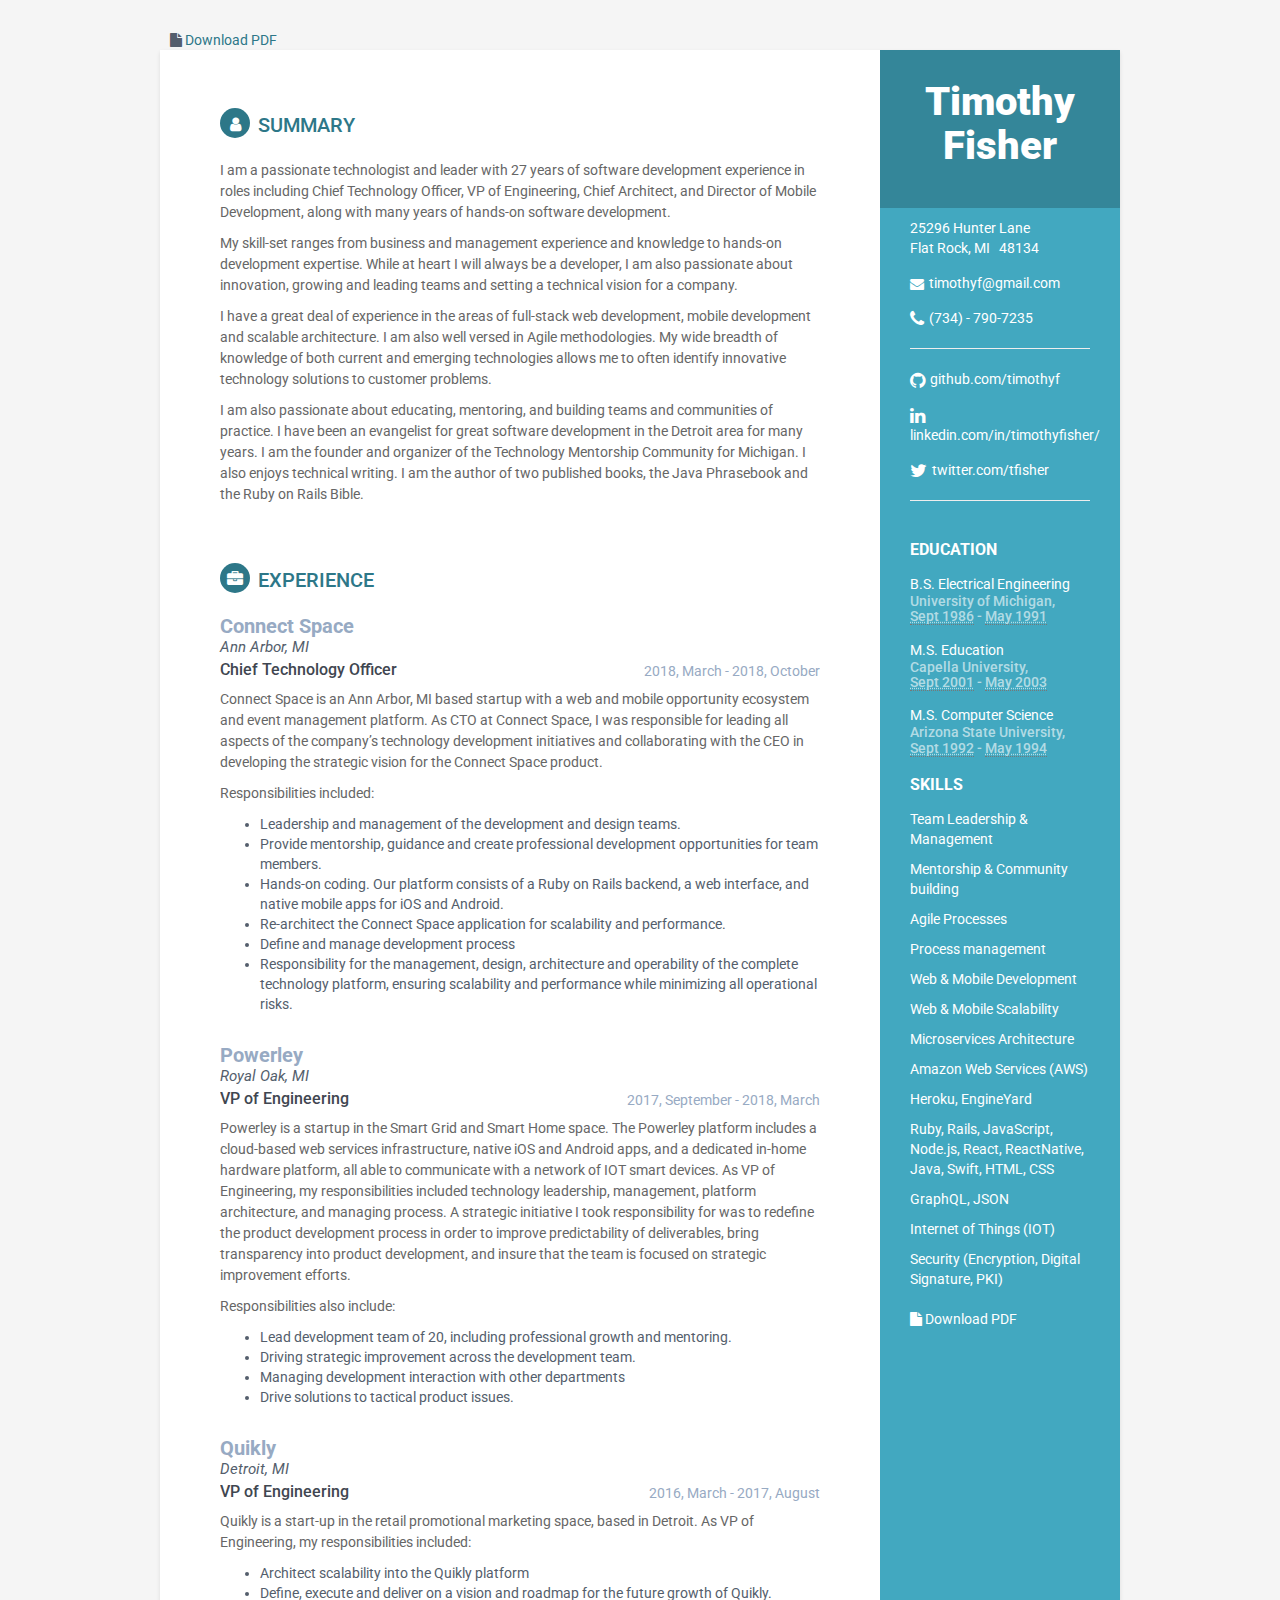
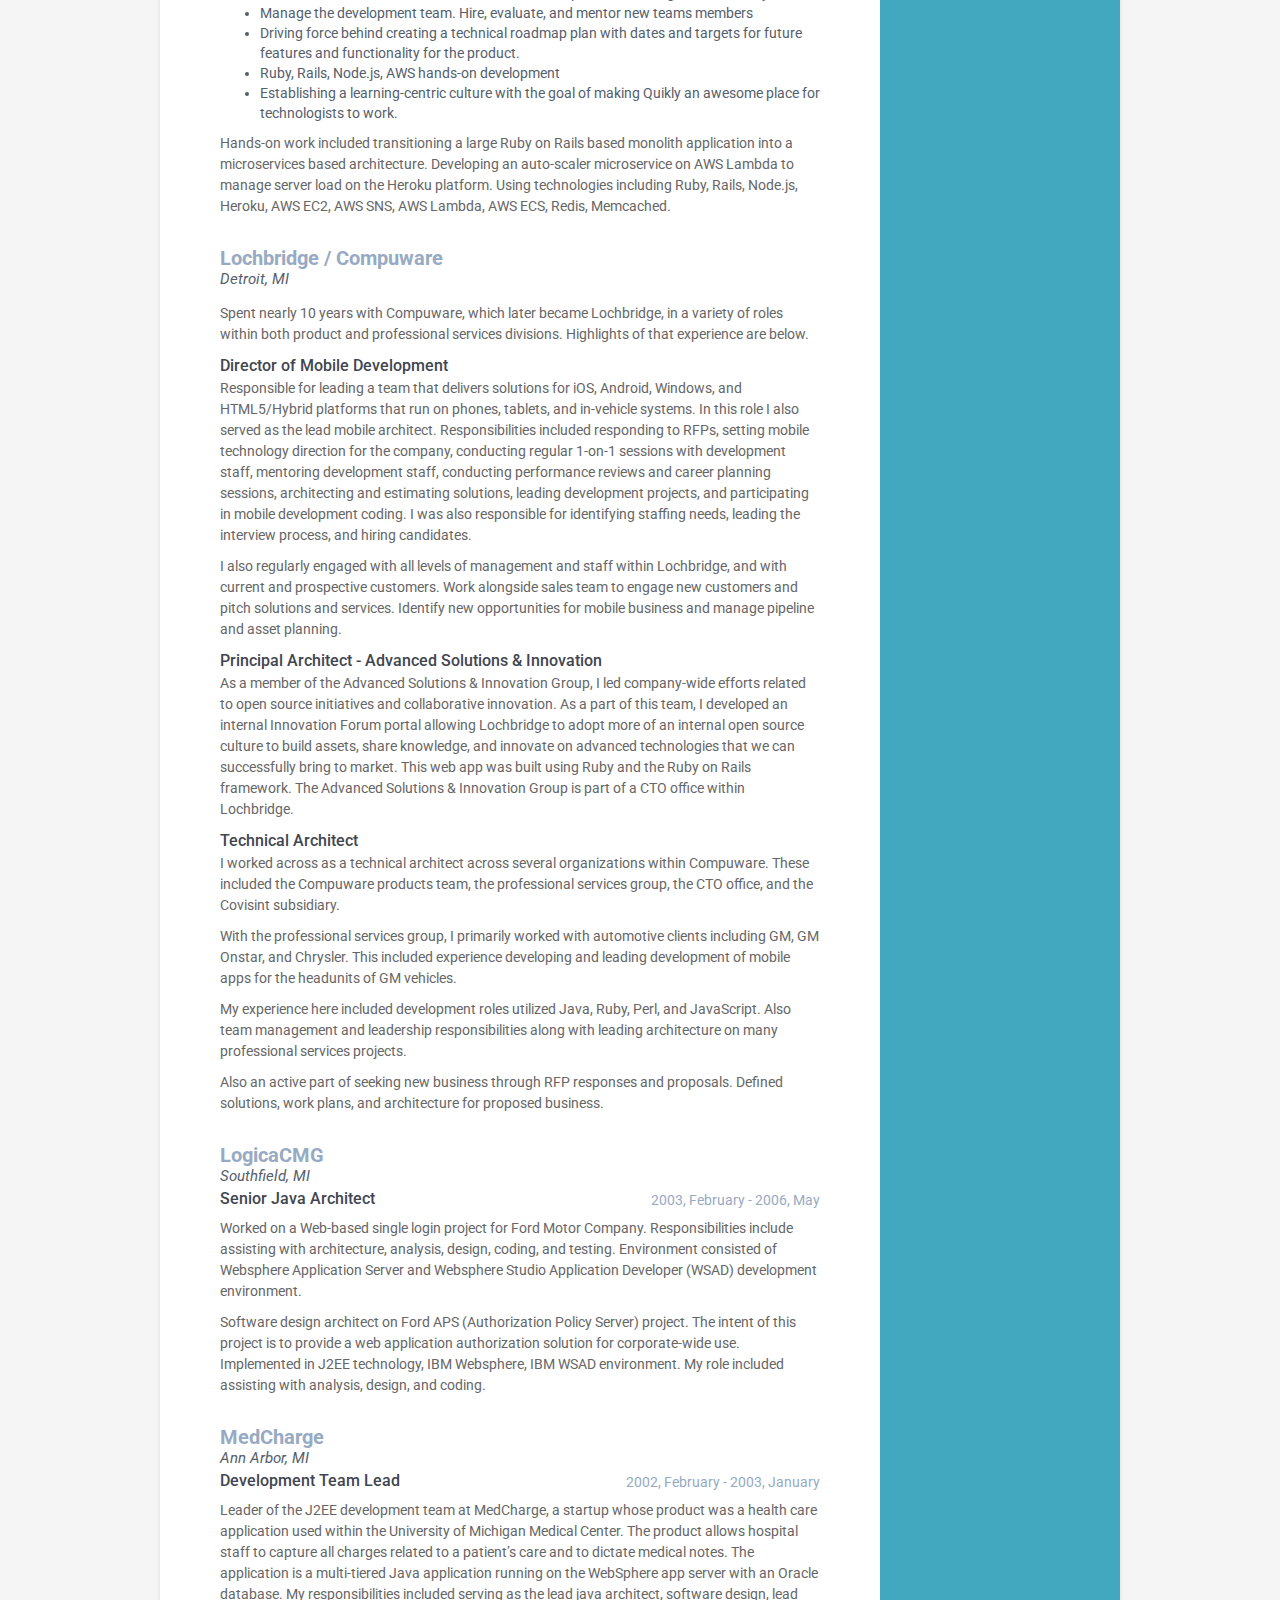
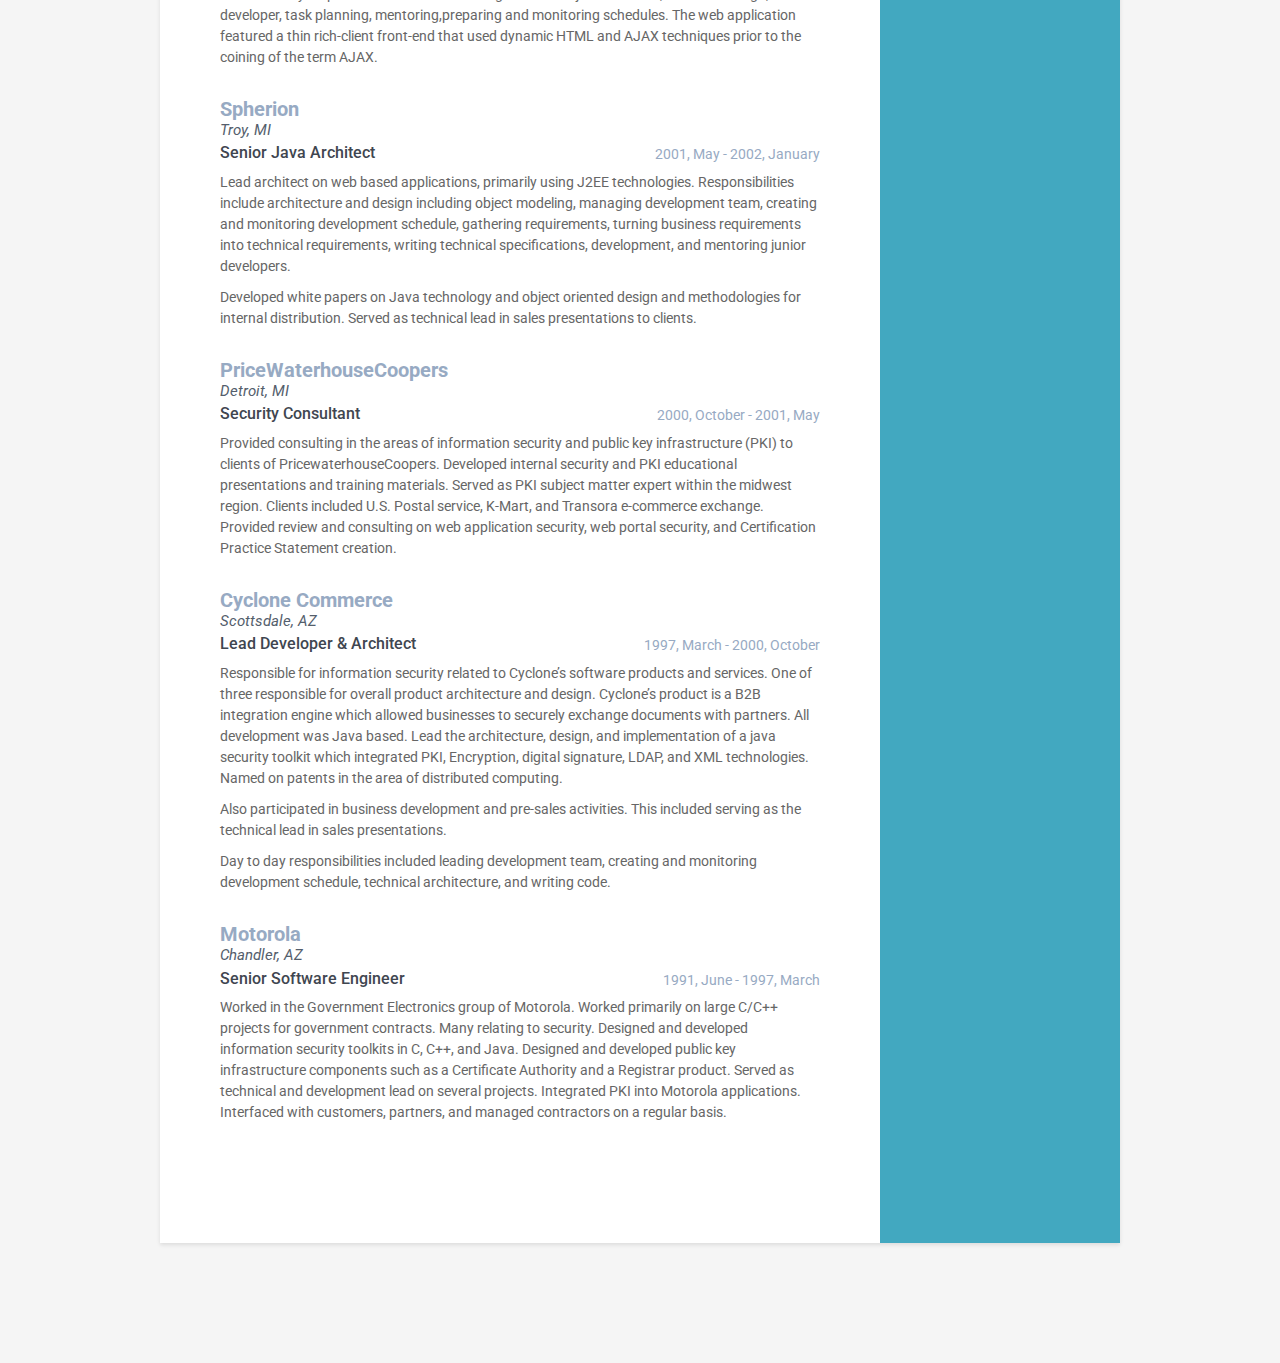
==== index.html @ 1478e21d "Automated commit at 2018-10-26 19:01:35 UTC by middleman-deploy 0.2.4" ====
<!DOCTYPE html>
<!--[if IE 8]> <html lang="en" class="ie8"> <![endif]-->
<!--[if IE 9]> <html lang="en" class="ie9"> <![endif]-->
<!--[if !IE]><!--> <html lang="en"> <!--<![endif]-->
<head>
    <title>Timothy Fisher</title>
    <!-- Meta -->
    <meta charset="utf-8">
    <meta http-equiv="X-UA-Compatible" content="IE=edge">
    <meta name="viewport" content="width=device-width, initial-scale=1.0">
    <meta name="description" content="Responsive HTML5 Resume/CV Template for Developers">
    <meta name="author" content="Xiaoying Riley at 3rd Wave Media">
    <link rel="shortcut icon" href="favicon.ico">
    <link href='https://fonts.googleapis.com/css?family=Roboto:400,500,400italic,300italic,300,500italic,700,700italic,900,900italic' rel='stylesheet' type='text/css'>
    <!-- Global CSS -->
    <link rel="stylesheet" href="https://maxcdn.bootstrapcdn.com/bootstrap/3.3.7/css/bootstrap.min.css" integrity="sha384-BVYiiSIFeK1dGmJRAkycuHAHRg32OmUcww7on3RYdg4Va+PmSTsz/K68vbdEjh4u" crossorigin="anonymous">
    <!-- Plugins CSS -->
    <link rel="stylesheet" href="https://cdnjs.cloudflare.com/ajax/libs/font-awesome/4.7.0/css/font-awesome.min.css">

    <!-- Theme CSS -->
    <link id="theme-style" rel="stylesheet" href="stylesheets/styles.css">
    <!-- HTML5 shim and Respond.js for IE8 support of HTML5 elements and media queries -->
    <!--[if lt IE 9]>
      <script src="https://oss.maxcdn.com/html5shiv/3.7.2/html5shiv.min.js"></script>
      <script src="https://oss.maxcdn.com/respond/1.4.2/respond.min.js"></script>
    <![endif]-->
</head>


<body>
    <div class="menu-bar">
      <i class="fa fa-file"></i>
      <a href="resume.pdf">Download PDF</a>
    </div>
    <div class="wrapper">
        <div class="sidebar-wrapper">
            <div class="profile-container">
    <h1 class="name">Timothy Fisher</h1>
    <h3 class="tagline"></h3>
</div>

            <div class="contact-container container-block">
    <ul class="list-unstyled contact-list">
        <li class="address">
          25296 Hunter Lane<br/>
          Flat Rock,
          MI&nbsp;&nbsp;
          48134
        </li>
        <li class="email"><i class="fa fa-envelope"></i><a href="mailto:timothyf@gmail.com">timothyf@gmail.com</a></li>
            <li class="phone"><i class="fa fa-phone"></i><a href="tel:(734) - 790-7235">(734) - 790-7235</a></li>
        <hr/>
                <li class="github"><i class="fa fa-github"></i><a href="https://github.com/timothyf" target="_blank">github.com/timothyf</a></li>
                <li class="linkedin"><i class="fa fa-linkedin"></i><a href="https://linkedin.com/in/timothyfisher/" target="_blank">linkedin.com/in/timothyfisher/</a></li>
                <li class="twitter"><i class="fa fa-twitter"></i><a href="http://twitter.com/tfisher" target="_blank">twitter.com/tfisher</a></li>
        <hr/>
    </ul>
</div>

            <div class="education-container container-block">
    <h2 class="container-block-title">Education</h2>
        <div class="item">
            <div class="degree-name">B.S. Electrical Engineering &nbsp; </div>
              <h5 class="meta fn org">University of Michigan,
            <div class="time">
                <abbr class="dtstart" title="Sept 1986">Sept 1986</abbr>
                    - <abbr class="dtend" title="May 1991">May 1991</abbr>
            </div>
        </div>
        <div class="item">
            <div class="degree-name">M.S. Education &nbsp; </div>
              <h5 class="meta fn org">Capella University,
            <div class="time">
                <abbr class="dtstart" title="Sept 2001">Sept 2001</abbr>
                    - <abbr class="dtend" title="May 2003">May 2003</abbr>
            </div>
        </div>
        <div class="item">
            <div class="degree-name">M.S. Computer Science &nbsp; </div>
              <h5 class="meta fn org">Arizona State University,
            <div class="time">
                <abbr class="dtstart" title="Sept 1992">Sept 1992</abbr>
                    - <abbr class="dtend" title="May 1994">May 1994</abbr>
            </div>
        </div>
</div>

              <div class="interests-container container-block">
      <h2 class="container-block-title">Skills</h2>

      <ul class="list-unstyled interests-list">
              <li>Team Leadership & Management</li>
              <li>Mentorship & Community building</li>
              <li>Agile Processes</li>
              <li>Process management</li>
              <li>Web & Mobile Development</li>
              <li>Web & Mobile Scalability</li>
              <li>Microservices Architecture</li>
              <li>Amazon Web Services (AWS)</li>
              <li>Heroku, EngineYard</li>
              <li>Ruby, Rails, JavaScript, Node.js, React, ReactNative, Java, Swift, HTML, CSS</li>
              <li>GraphQL, JSON</li>
              <li>Internet of Things (IOT)</li>
              <li>Security (Encryption, Digital Signature, PKI)</li>
      </ul>
  </div>

            
            
            <div class="align-bottom container-block hidden-print">
    <ul class="list-unstyled">
        <li>
            <i class="fa fa-file"></i>
            <a href="resume.pdf">Download PDF</a>
        </li>
    </ul>
</div>

        </div>

        <div class="main-wrapper">
            <section class="section summary-section">
    <h2 class="section-title"><i class="fa fa-user"></i>Summary</h2>
    <div class="summary">
        <p>
<p>I am a passionate technologist and leader with 27 years of software development experience in roles including Chief Technology Officer, VP of Engineering, Chief Architect, and Director of Mobile Development, along with many years of hands-on software development.</p>

<p>My skill-set ranges from business and management experience and knowledge to hands-on development expertise. While at heart I will always be a developer, I am also passionate about innovation, growing and leading teams and setting a technical vision for a company.</p>

<p>I have a great deal of experience in the areas of full-stack web development, mobile development and scalable architecture. I am also well versed in Agile methodologies. My wide breadth of knowledge of both current and emerging technologies allows me to often identify innovative technology solutions to customer problems.</p>

<p>I am also passionate about educating, mentoring, and building teams and communities of practice. I have been an evangelist for great software development in the Detroit area for many years. I am the founder and organizer of the Technology Mentorship Community for Michigan. I also enjoys technical writing. I am the author of two published books, the Java Phrasebook and the Ruby on Rails Bible.</p>
</p>
    </div>
</section>

            <section class="section experiences-section">
    <h2 class="section-title"><i class="fa fa-briefcase"></i>Experience</h2>

    <div class="item">
        <div class="meta">
            <div class="company">
                  <h2 class="location">Connect Space</h2>
            </div>
            <div class="company-location">
              Ann Arbor, MI
            </div>
            <div class="upper-row">
                <h3 class="job-title">Chief Technology Officer</h3>
                <div class="time">
                    <span class="dtstart" title="2018, March">2018, March</span> -
                    <span class="dtend" title="2018, October">2018, October</span>
                </div>
            </div>
        </div>
        <div class="details">
            <p>
<p>Connect Space is an Ann Arbor, MI based startup with a web and mobile opportunity ecosystem and event management platform. As CTO at Connect Space, I was responsible for leading all aspects of the company’s technology development initiatives and collaborating with the CEO in developing the strategic vision for the Connect Space product.</p>

<p>Responsibilities included:</p>
<ul>
    <li>Leadership and management of the development and design teams.</li>
    <li>Provide mentorship, guidance and create professional development opportunities for team members.</li>
    <li>Hands-on coding. Our platform consists of a Ruby on Rails backend, a web interface, and native mobile apps for iOS and Android.</li>
    <li>Re-architect the Connect Space application for scalability and performance.</li>
    <li>Define and manage development process</li>
    <li>Responsibility for the management, design, architecture and operability of the complete technology platform, ensuring scalability and performance while minimizing all operational risks.</li>
  </ul></p>
        </div>
    </div>
    <div class="item">
        <div class="meta">
            <div class="company">
                  <h2 class="location">Powerley</h2>
            </div>
            <div class="company-location">
              Royal Oak, MI
            </div>
            <div class="upper-row">
                <h3 class="job-title">VP of Engineering</h3>
                <div class="time">
                    <span class="dtstart" title="2017, September">2017, September</span> -
                    <span class="dtend" title="2018, March">2018, March</span>
                </div>
            </div>
        </div>
        <div class="details">
            <p>
<p>Powerley is a startup in the Smart Grid and Smart Home space. The Powerley platform includes a cloud-based web services infrastructure, native iOS and Android apps, and a dedicated in-home hardware platform, all able to communicate with a network of IOT smart devices. As VP of Engineering, my responsibilities included technology leadership, management, platform architecture, and managing process. A strategic initiative I took responsibility for was to redefine the product development process in order to improve predictability of deliverables, bring transparency into product development, and insure that the team is focused on strategic improvement efforts.</p>

<p>Responsibilities also include:</p>
<ul>
    <li>Lead development team of 20, including professional growth and mentoring.</li>
    <li>Driving strategic improvement across the development team.</li>
    <li>Managing development interaction with other departments</li>
    <li>Drive solutions to tactical product issues.</li>
  </ul></p>
        </div>
    </div>
    <div class="item">
        <div class="meta">
            <div class="company">
                  <h2 class="location">Quikly</h2>
            </div>
            <div class="company-location">
              Detroit, MI
            </div>
            <div class="upper-row">
                <h3 class="job-title">VP of Engineering</h3>
                <div class="time">
                    <span class="dtstart" title="2016, March">2016, March</span> -
                    <span class="dtend" title="2017, August">2017, August</span>
                </div>
            </div>
        </div>
        <div class="details">
            <p>
<p>Quikly is a start-up in the retail promotional marketing space, based in Detroit. As VP of Engineering, my responsibilities included:</p>
<ul>
  <li>Architect scalability into the Quikly platform</li>
  <li>Define, execute and deliver on a vision and roadmap for the future growth of Quikly.</li>
  <li>Manage the development team. Hire, evaluate, and mentor new teams members</li>
  <li>Driving force behind creating a technical roadmap plan with dates and targets for future features and functionality for the product.</li>
  <li>Ruby, Rails, Node.js, AWS hands-on development</li>
  <li>Establishing a learning-centric culture with the goal of making Quikly an awesome place for technologists to work.</li>
</ul>
<p> Hands-on work included transitioning a large Ruby on Rails based monolith application into a microservices based architecture. Developing an auto-scaler microservice on AWS Lambda to manage server load on the Heroku platform. Using technologies including Ruby, Rails, Node.js, Heroku, AWS EC2, AWS SNS, AWS Lambda, AWS ECS, Redis, Memcached.</p>
</p>
        </div>
    </div>
    <div class="item">
        <div class="meta">
            <div class="company">
                  <h2 class="location">Lochbridge / Compuware</h2>
            </div>
            <div class="company-location">
              Detroit, MI
            </div>
            <div class="upper-row">
                <h3 class="job-title"></h3>
                <div class="time">
                    <span class="dtstart" title="2006, May">2006, May</span> -
                    <span class="dtend" title="2016, March">2016, March</span>
                </div>
            </div>
        </div>
        <div class="details">
            <p>
<p>Spent nearly 10 years with Compuware, which later became Lochbridge, in a variety of roles within both product and professional services divisions. Highlights of that experience are below.</p>
<div class='job-title'>Director of Mobile Development</div>
<p>Responsible for leading a team that delivers solutions for iOS, Android, Windows, and HTML5/Hybrid platforms that run on phones, tablets, and in-vehicle systems. In this role I also served as the lead mobile architect. Responsibilities included responding to RFPs, setting mobile technology direction for the company, conducting regular 1-on-1 sessions with development staff, mentoring development staff, conducting performance reviews and career planning sessions, architecting and estimating solutions, leading development projects, and participating in mobile development coding. I was also responsible for identifying staffing needs, leading the interview process, and hiring candidates.</p>

<p>I also regularly engaged with all levels of management and staff within Lochbridge, and with current and prospective customers. Work alongside sales team to engage new customers and pitch solutions and services. Identify new opportunities for mobile business and manage pipeline and asset planning.</p>
<div class='job-title'>Principal Architect - Advanced Solutions &amp; Innovation</div>
<p>As a member of the Advanced Solutions &amp; Innovation Group, I led company-wide efforts related to open source initiatives and collaborative innovation. As a part of this team, I developed an internal Innovation Forum portal allowing Lochbridge to adopt more of an internal open source culture to build assets, share knowledge, and innovate on advanced technologies that we can successfully bring to market. This web app was built using Ruby and the Ruby on Rails framework. The Advanced Solutions &amp; Innovation Group is part of a CTO office within Lochbridge.</p>
<div class='job-title'>Technical Architect</div>
<p>I worked across as a technical architect across several organizations within Compuware. These included the Compuware products team, the professional services group, the CTO office, and the Covisint subsidiary.</p>

<p>With the professional services group, I primarily worked with automotive clients including GM, GM Onstar, and Chrysler. This included experience developing and leading development of mobile apps for the headunits of GM vehicles.</p>

<p>My experience here included development roles utilized Java, Ruby, Perl, and JavaScript. Also team management and leadership responsibilities along with leading architecture on many professional services projects.</p>

<p>Also an active part of seeking new business through RFP responses and proposals. Defined solutions, work plans, and architecture for proposed business.</p>
</p>
        </div>
    </div>
    <div class="item">
        <div class="meta">
            <div class="company">
                  <h2 class="location">LogicaCMG</h2>
            </div>
            <div class="company-location">
              Southfield, MI
            </div>
            <div class="upper-row">
                <h3 class="job-title">Senior Java Architect</h3>
                <div class="time">
                    <span class="dtstart" title="2003, February">2003, February</span> -
                    <span class="dtend" title="2006, May">2006, May</span>
                </div>
            </div>
        </div>
        <div class="details">
            <p>
<p>Worked on a Web-based single login project for Ford Motor Company. Responsibilities include assisting with architecture, analysis, design, coding, and testing. Environment consisted of Websphere Application Server and Websphere Studio Application Developer (WSAD) development environment.</p>

<p>Software design architect on Ford APS (Authorization Policy Server) project. The intent of this project is to provide a web application authorization solution for corporate-wide use. Implemented in J2EE technology, IBM Websphere, IBM WSAD environment. My role included assisting with analysis, design, and coding.</p>
</p>
        </div>
    </div>
    <div class="item">
        <div class="meta">
            <div class="company">
                  <h2 class="location">MedCharge</h2>
            </div>
            <div class="company-location">
              Ann Arbor, MI
            </div>
            <div class="upper-row">
                <h3 class="job-title">Development Team Lead</h3>
                <div class="time">
                    <span class="dtstart" title="2002, February">2002, February</span> -
                    <span class="dtend" title="2003, January">2003, January</span>
                </div>
            </div>
        </div>
        <div class="details">
            <p>
<p>Leader of the J2EE development team at MedCharge, a startup whose product was a health care application used within the University of Michigan Medical Center. The product allows hospital staff to capture all charges related to a patient’s care and to dictate medical notes. The application is a multi-tiered Java application running on the WebSphere app server with an Oracle database. My responsibilities included serving as the lead java architect, software design, lead developer, task planning, mentoring,preparing and monitoring schedules. The web application featured a thin rich-client front-end that used dynamic HTML and AJAX techniques prior to the coining of the term AJAX.</p>
</p>
        </div>
    </div>
    <div class="item">
        <div class="meta">
            <div class="company">
                  <h2 class="location">Spherion</h2>
            </div>
            <div class="company-location">
              Troy, MI
            </div>
            <div class="upper-row">
                <h3 class="job-title">Senior Java Architect</h3>
                <div class="time">
                    <span class="dtstart" title="2001, May">2001, May</span> -
                    <span class="dtend" title="2002, January">2002, January</span>
                </div>
            </div>
        </div>
        <div class="details">
            <p>
<p>Lead architect on web based applications, primarily using J2EE technologies. Responsibilities include architecture and design including object modeling, managing development team, creating and monitoring development schedule, gathering requirements, turning business requirements into technical requirements, writing technical specifications, development, and mentoring junior developers.</p>

<p>Developed white papers on Java technology and object oriented design and methodologies for internal distribution. Served as technical lead in sales presentations to clients.</p>
</p>
        </div>
    </div>
    <div class="item">
        <div class="meta">
            <div class="company">
                  <h2 class="location">PriceWaterhouseCoopers</h2>
            </div>
            <div class="company-location">
              Detroit, MI
            </div>
            <div class="upper-row">
                <h3 class="job-title">Security Consultant</h3>
                <div class="time">
                    <span class="dtstart" title="2000, October">2000, October</span> -
                    <span class="dtend" title="2001, May">2001, May</span>
                </div>
            </div>
        </div>
        <div class="details">
            <p>
<p>Provided consulting in the areas of information security and public key infrastructure (PKI) to clients of PricewaterhouseCoopers. Developed internal security and PKI educational presentations and training materials. Served as PKI subject matter expert within the midwest region. Clients included U.S. Postal service, K-Mart, and Transora e-commerce exchange. Provided review and consulting on web application security, web portal security, and Certification Practice Statement creation.</p>
</p>
        </div>
    </div>
    <div class="item">
        <div class="meta">
            <div class="company">
                  <h2 class="location">Cyclone Commerce</h2>
            </div>
            <div class="company-location">
              Scottsdale, AZ
            </div>
            <div class="upper-row">
                <h3 class="job-title">Lead Developer & Architect</h3>
                <div class="time">
                    <span class="dtstart" title="1997, March">1997, March</span> -
                    <span class="dtend" title="2000, October">2000, October</span>
                </div>
            </div>
        </div>
        <div class="details">
            <p>
<p>Responsible for information security related to Cyclone’s software products and services. One of three responsible for overall product architecture and design. Cyclone’s product is a B2B integration engine which allowed businesses to securely exchange documents with partners. All development was Java based. Lead the architecture, design, and implementation of a java security toolkit which integrated PKI, Encryption, digital signature, LDAP, and XML technologies. Named on patents in the area of distributed computing.</p>

<p>Also participated in business development and pre-sales activities. This included serving as the technical lead in sales presentations.</p>

<p>Day to day responsibilities included leading development team, creating and monitoring development schedule, technical architecture, and writing code.</p>
</p>
        </div>
    </div>
    <div class="item">
        <div class="meta">
            <div class="company">
                  <h2 class="location">Motorola</h2>
            </div>
            <div class="company-location">
              Chandler, AZ
            </div>
            <div class="upper-row">
                <h3 class="job-title">Senior Software Engineer</h3>
                <div class="time">
                    <span class="dtstart" title="1991, June">1991, June</span> -
                    <span class="dtend" title="1997, March">1997, March</span>
                </div>
            </div>
        </div>
        <div class="details">
            <p>
<p>Worked in the Government Electronics group of Motorola. Worked primarily on large C/C++ projects for government contracts. Many relating to security. Designed and developed information security toolkits in C, C++, and Java. Designed and developed public key infrastructure components such as a Certificate Authority and a Registrar product. Served as technical and development lead on several projects. Integrated PKI into Motorola applications. Interfaced with customers, partners, and managed contractors on a regular basis.</p>
</p>
        </div>
    </div>
</section>

            
        </div>
    </div>
    <footer class="footer">
    <div class="text-center">
            <!-- <small class="copyright">Designed with <i class="fa fa-heart"></i> by <a href="http://themes.3rdwavemedia.com" target="_blank">Xiaoying Riley</a> for developers</small> -->
    </div>
</footer>

<script type="text/javascript" src="https://ajax.googleapis.com/ajax/libs/jquery/3.3.1/jquery.min.js"></script>
<script src="https://maxcdn.bootstrapcdn.com/bootstrap/3.3.7/js/bootstrap.min.js" integrity="sha384-Tc5IQib027qvyjSMfHjOMaLkfuWVxZxUPnCJA7l2mCWNIpG9mGCD8wGNIcPD7Txa" crossorigin="anonymous"></script>
<script type="text/javascript">
    jQuery(document).ready(function($){$(".level-bar-inner").css("width","0"),$(window).on("load",function(){$(".level-bar-inner").each(function(){var n=$(this).data("level");$(this).animate({width:n},800)})})});
</script>

</body>

</html>
---- stylesheets/styles.css ----
body{font-family:'Roboto', sans-serif;color:#545e6c;background:#f5f5f5;font-size:14px;padding:30px;-webkit-font-smoothing:antialiased;-moz-osx-font-smoothing:grayscale}h1,h2,h3,h4,h5,h6{font-weight:700}a{color:#2d7788;-webkit-transition:all 0.4s ease-in-out;-moz-transition:all 0.4s ease-in-out;-ms-transition:all 0.4s ease-in-out;-o-transition:all 0.4s ease-in-out}a:hover{text-decoration:underline;color:#1a454f}a:focus{text-decoration:none}p{line-height:1.5}.wrapper{background:#42a8c0;max-width:960px;margin:0 auto;position:relative;-webkit-box-shadow:0px 2px 4px rgba(0,0,0,0.1);-moz-box-shadow:0px 2px 4px rgba(0,0,0,0.1);box-shadow:0px 2px 4px rgba(0,0,0,0.1)}.sidebar-wrapper{background:#42a8c0;position:absolute;right:0;width:240px;height:100%;min-height:800px;color:#fff}.sidebar-wrapper a{color:#fff}.sidebar-wrapper .profile-container{padding:30px;background:rgba(0,0,0,0.2);text-align:center;color:#fff}.sidebar-wrapper .name{font-size:32px;font-weight:900;margin-top:0;margin-bottom:10px}.sidebar-wrapper .tagline{color:rgba(255,255,255,0.6);font-size:16px;font-weight:400;margin-top:0;margin-bottom:0}.sidebar-wrapper .profile{margin-bottom:15px}.sidebar-wrapper .contact-list .fa{margin-right:5px;font-size:18px;vertical-align:middle}.sidebar-wrapper .contact-list li{margin-bottom:15px}.sidebar-wrapper .contact-list li:last-child{margin-bottom:0}.sidebar-wrapper .contact-list .email .fa{font-size:14px}.sidebar-wrapper .container-block{padding:30px}.sidebar-wrapper .container-block-title{text-transform:uppercase;font-size:16px;font-weight:700;margin-top:0;margin-bottom:15px}.sidebar-wrapper .degree{font-size:14px;margin-top:0;margin-bottom:5px}.sidebar-wrapper .education-container .item{margin-bottom:15px}.sidebar-wrapper .education-container .item:last-child{margin-bottom:0}.sidebar-wrapper .education-container .meta{color:rgba(255,255,255,0.6);font-weight:500;margin-bottom:0px;margin-top:0}.sidebar-wrapper .education-container .time{color:rgba(255,255,255,0.6);font-weight:500;margin-bottom:0px}.sidebar-wrapper .languages-container .lang-desc{color:rgba(255,255,255,0.6)}.sidebar-wrapper .languages-list{margin-bottom:0}.sidebar-wrapper .languages-list li{margin-bottom:10px}.sidebar-wrapper .languages-list li:last-child{margin-bottom:0}.sidebar-wrapper .interests-list{margin-bottom:0}.sidebar-wrapper .interests-list li{margin-bottom:10px}.sidebar-wrapper .interests-list li:last-child{margin-bottom:0}.main-wrapper{background:#fff;padding:60px;padding-right:300px}.main-wrapper .section-title{text-transform:uppercase;font-size:20px;font-weight:500;color:#2d7788;position:relative;margin-top:0;margin-bottom:20px}.main-wrapper .section-title .fa{width:30px;height:30px;margin-right:8px;display:inline-block;color:#fff;-webkit-border-radius:50%;-moz-border-radius:50%;-ms-border-radius:50%;-o-border-radius:50%;border-radius:50%;-moz-background-clip:padding;-webkit-background-clip:padding-box;background-clip:padding-box;background:#2d7788;text-align:center;padding-top:8px;font-size:16px;position:relative;top:-2px}.main-wrapper .section{margin-bottom:60px}.main-wrapper .experiences-section .item{margin-bottom:30px}.main-wrapper .upper-row{position:relative;overflow:hidden;margin-bottom:2px}.main-wrapper .job-title{color:#3f4650;font-size:16px;margin-top:0;margin-bottom:0;font-weight:500}.main-wrapper .time{position:absolute;right:0;top:0;color:#97aac3}.main-wrapper .company{margin-bottom:10px;color:#97aac3}.main-wrapper .project-title{font-size:16px;font-weight:400;margin-top:0;margin-bottom:5px}.main-wrapper .projects-section .intro{margin-bottom:30px}.main-wrapper .projects-section .item{margin-bottom:15px}.skillset .item{margin-bottom:15px;overflow:hidden}.skillset .level-title{font-size:14px;margin-top:0;margin-bottom:12px}.skillset .level-bar{height:12px;background:#f5f5f5}.skillset .level-bar-inner{height:12px;background:#7bc2d3}.footer{padding:30px;padding-top:60px}.footer .copyright{line-height:1.6;color:#545e6c;font-size:13px}.footer .fa-heart{color:#fb866a}@media (max-width: 767px){.sidebar-wrapper{position:static;width:inherit}.main-wrapper{padding:30px}.main-wrapper .time{position:static;display:block;margin-top:5px}.main-wrapper .upper-row{margin-bottom:0}}@media (min-width: 992px){.skillset .level-title{display:inline-block;float:left;width:30%;margin-bottom:0}.skillset .level-bar{display:inline-block;width:70%;float:left;position:relative;top:1px}}@media print{a[href]:after{content:none}}.sidebar-wrapper .name{font-size:40px;font-weight:900;margin-top:0;margin-bottom:10px}.main-wrapper .company{margin-bottom:0px}.company .location{font-size:20px;margin-bottom:0px}.company-location{margin-bottom:3px;font-size:15px;font-style:italic}.degree-name{font-size:14px}.sidebar-wrapper .container-block{padding:30px;padding-top:10px;padding-bottom:10px}.main-wrapper .section p{color:#666}.menu-bar{max-width:960px;margin:auto;padding-left:10px}
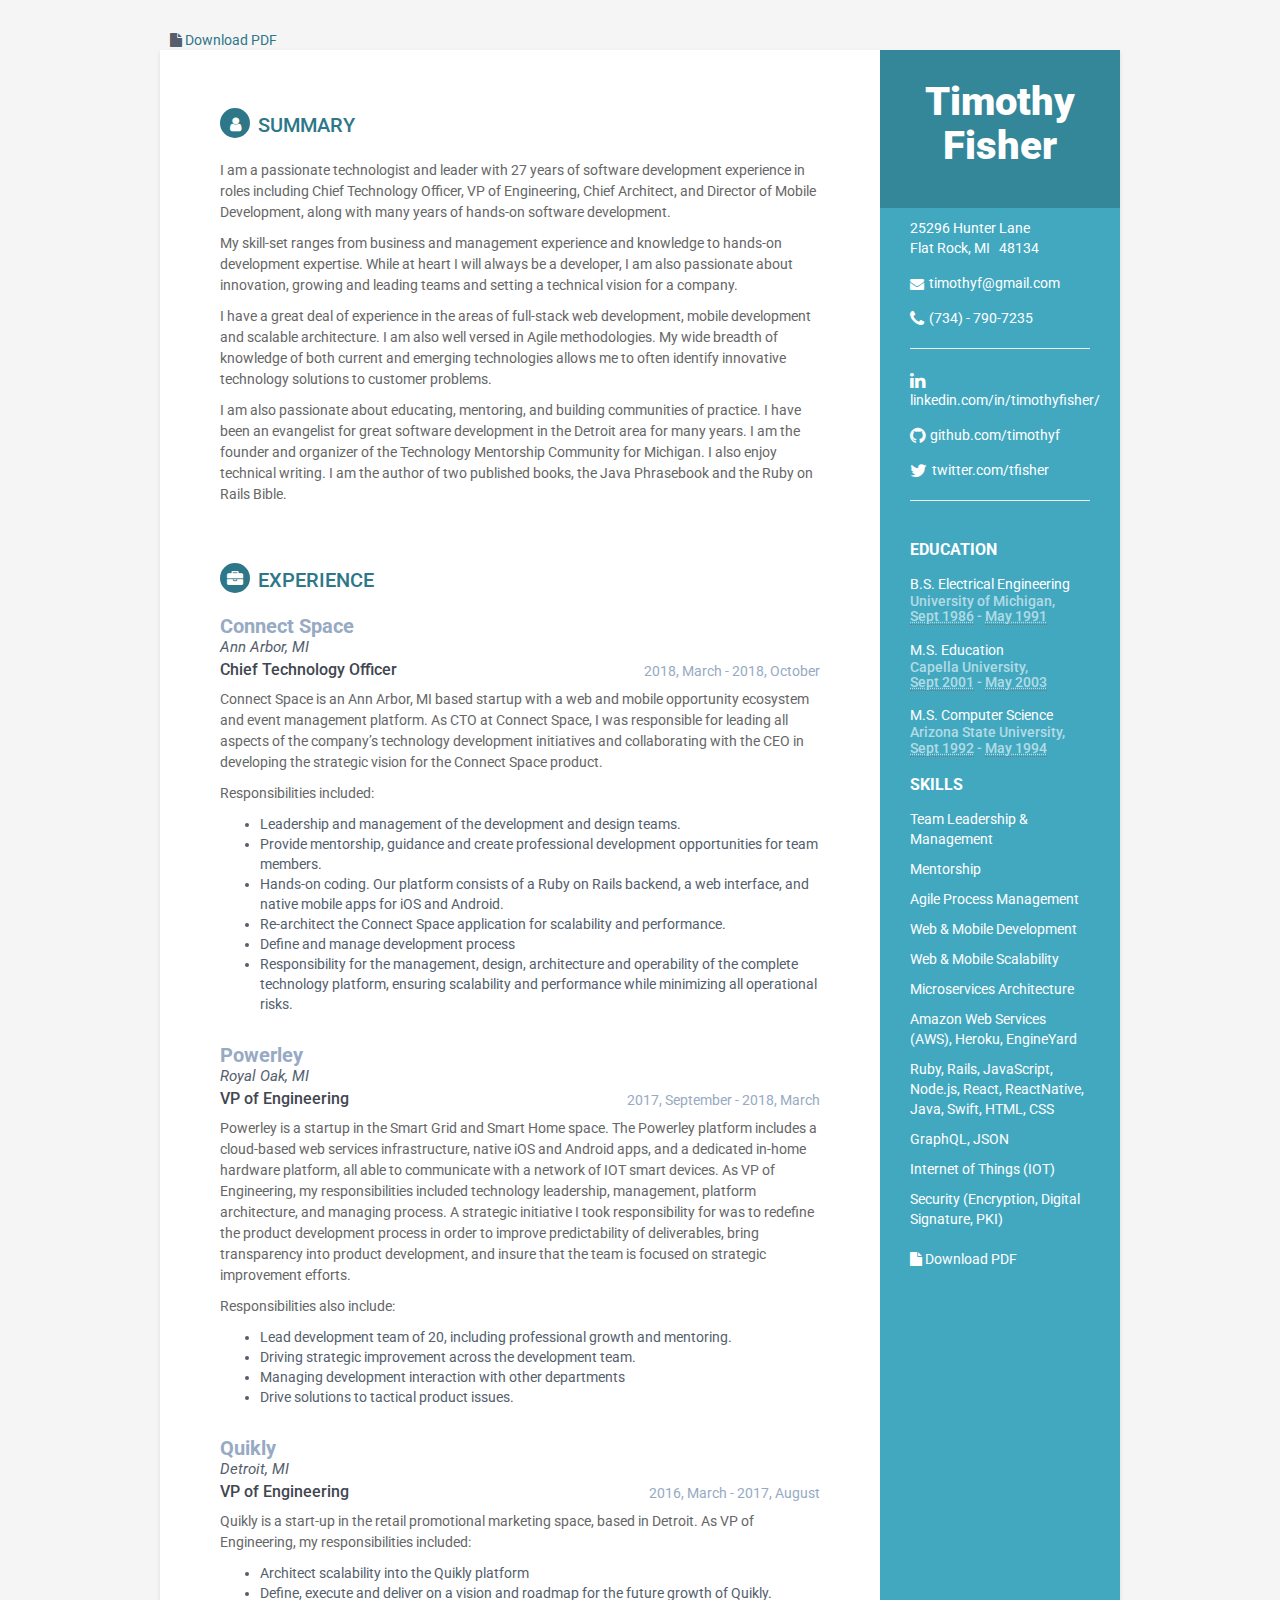
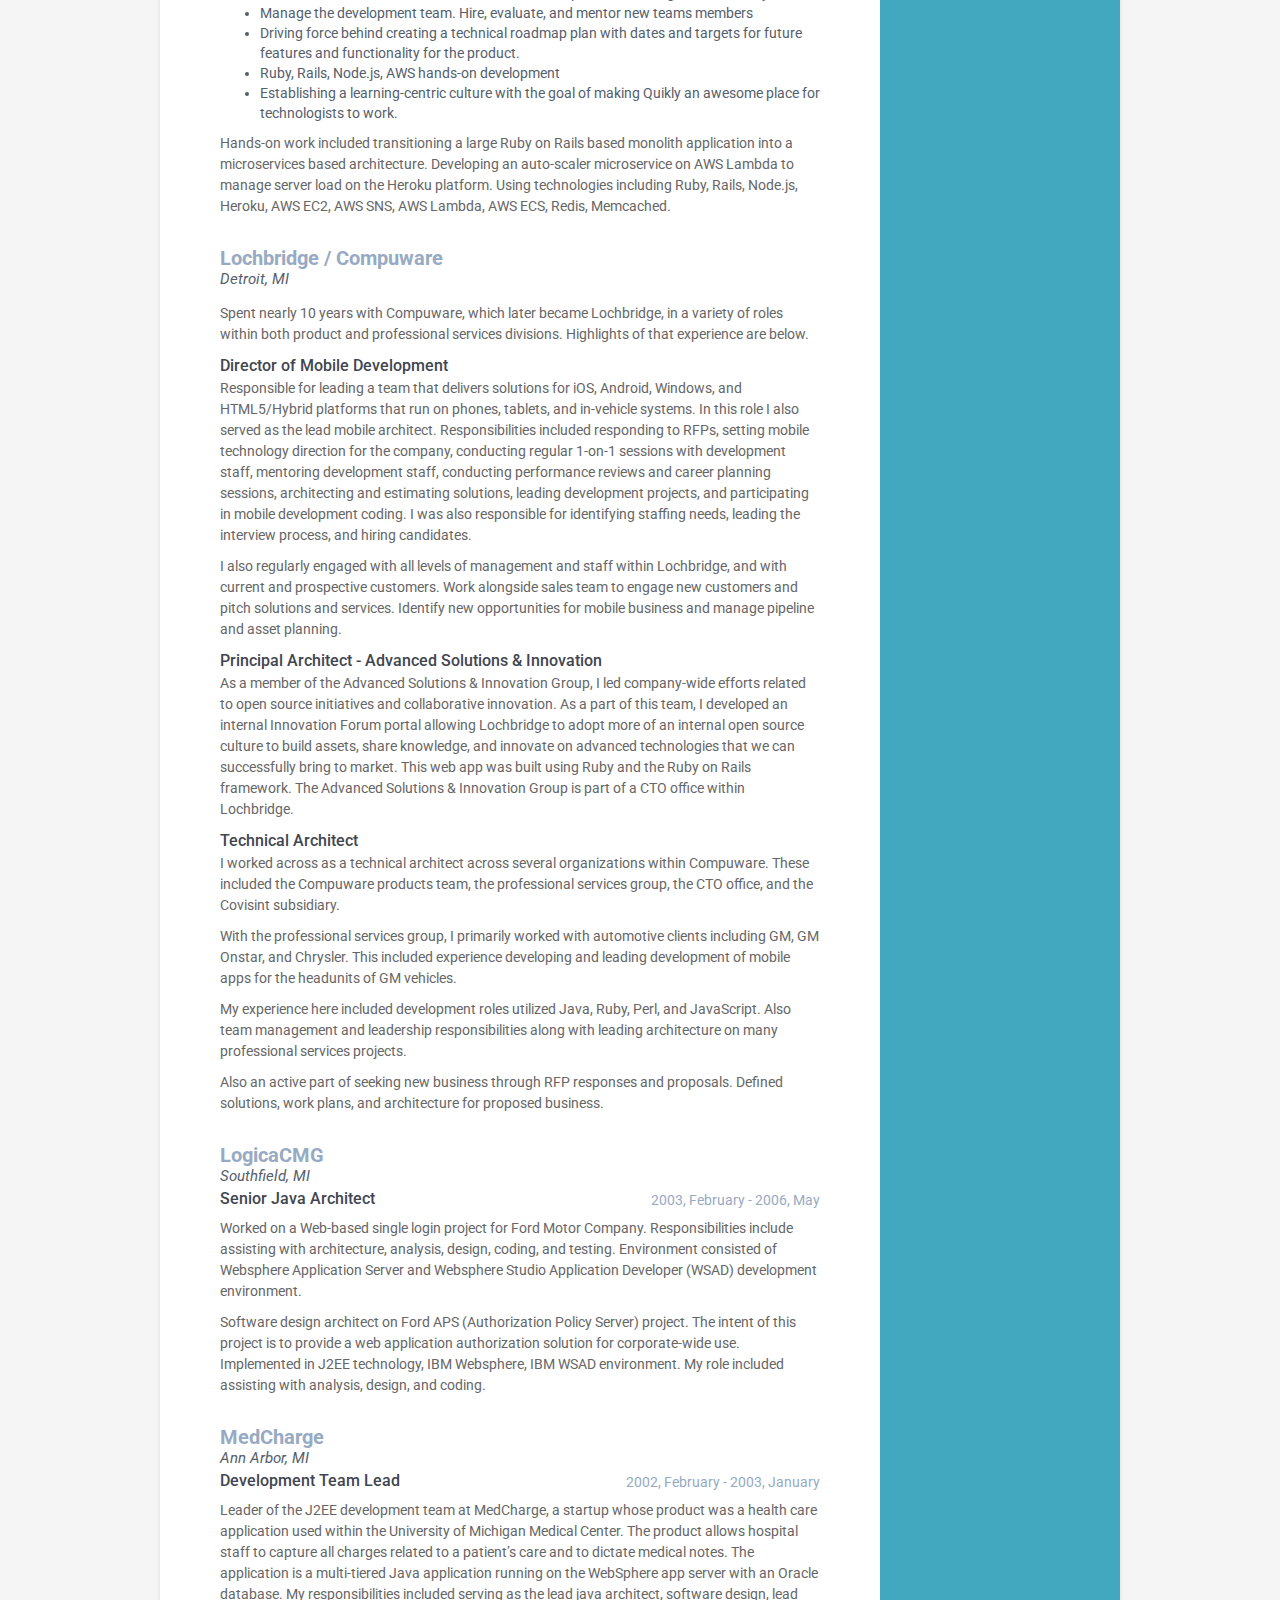
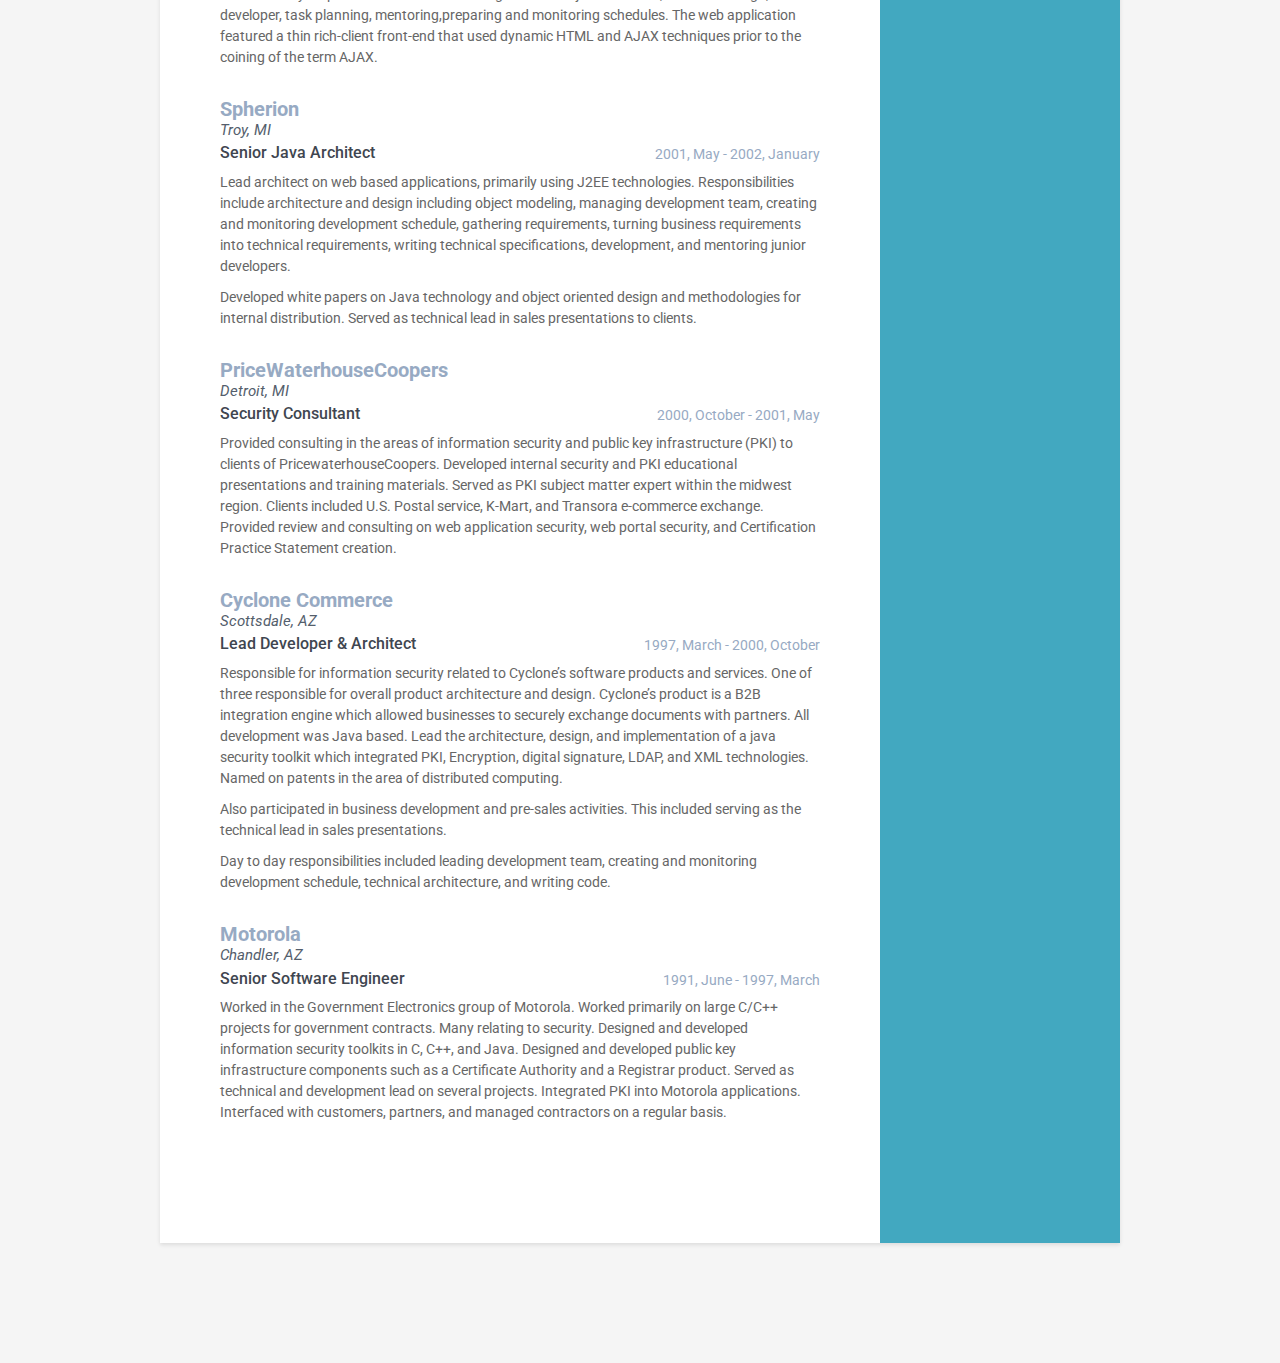
==== commit 898a421a: "Automated commit at 2018-10-27 14:13:45 UTC by middleman-deploy 0.2.4" ====
--- a/index.html
+++ b/index.html
@@ -8,7 +8,7 @@
     <meta charset="utf-8">
     <meta http-equiv="X-UA-Compatible" content="IE=edge">
     <meta name="viewport" content="width=device-width, initial-scale=1.0">
-    <meta name="description" content="Responsive HTML5 Resume/CV Template for Developers">
+    <meta name="description" content="Resume for Timothy Fisher">
     <meta name="author" content="Xiaoying Riley at 3rd Wave Media">
     <link rel="shortcut icon" href="favicon.ico">
     <link href='https://fonts.googleapis.com/css?family=Roboto:400,500,400italic,300italic,300,500italic,700,700italic,900,900italic' rel='stylesheet' type='text/css'>
@@ -50,8 +50,8 @@
         <li class="email"><i class="fa fa-envelope"></i><a href="mailto:timothyf@gmail.com">timothyf@gmail.com</a></li>
             <li class="phone"><i class="fa fa-phone"></i><a href="tel:(734) - 790-7235">(734) - 790-7235</a></li>
         <hr/>
+                <li class="linkedin"><i class="fa fa-linkedin"></i><a href="https://linkedin.com/in/timothyfisher/" target="_blank">linkedin.com/in/timothyfisher/</a></li>
                 <li class="github"><i class="fa fa-github"></i><a href="https://github.com/timothyf" target="_blank">github.com/timothyf</a></li>
-                <li class="linkedin"><i class="fa fa-linkedin"></i><a href="https://linkedin.com/in/timothyfisher/" target="_blank">linkedin.com/in/timothyfisher/</a></li>
                 <li class="twitter"><i class="fa fa-twitter"></i><a href="http://twitter.com/tfisher" target="_blank">twitter.com/tfisher</a></li>
         <hr/>
     </ul>
@@ -90,14 +90,12 @@
 
       <ul class="list-unstyled interests-list">
               <li>Team Leadership & Management</li>
-              <li>Mentorship & Community building</li>
-              <li>Agile Processes</li>
-              <li>Process management</li>
+              <li>Mentorship</li>
+              <li>Agile Process Management</li>
               <li>Web & Mobile Development</li>
               <li>Web & Mobile Scalability</li>
               <li>Microservices Architecture</li>
-              <li>Amazon Web Services (AWS)</li>
-              <li>Heroku, EngineYard</li>
+              <li>Amazon Web Services (AWS), Heroku, EngineYard</li>
               <li>Ruby, Rails, JavaScript, Node.js, React, ReactNative, Java, Swift, HTML, CSS</li>
               <li>GraphQL, JSON</li>
               <li>Internet of Things (IOT)</li>
@@ -129,7 +127,7 @@
 
 <p>I have a great deal of experience in the areas of full-stack web development, mobile development and scalable architecture. I am also well versed in Agile methodologies. My wide breadth of knowledge of both current and emerging technologies allows me to often identify innovative technology solutions to customer problems.</p>
 
-<p>I am also passionate about educating, mentoring, and building teams and communities of practice. I have been an evangelist for great software development in the Detroit area for many years. I am the founder and organizer of the Technology Mentorship Community for Michigan. I also enjoys technical writing. I am the author of two published books, the Java Phrasebook and the Ruby on Rails Bible.</p>
+<p>I am also passionate about educating, mentoring, and building communities of practice. I have been an evangelist for great software development in the Detroit area for many years. I am the founder and organizer of the Technology Mentorship Community for Michigan. I also enjoy technical writing. I am the author of two published books, the Java Phrasebook and the Ruby on Rails Bible.</p>
 </p>
     </div>
 </section>
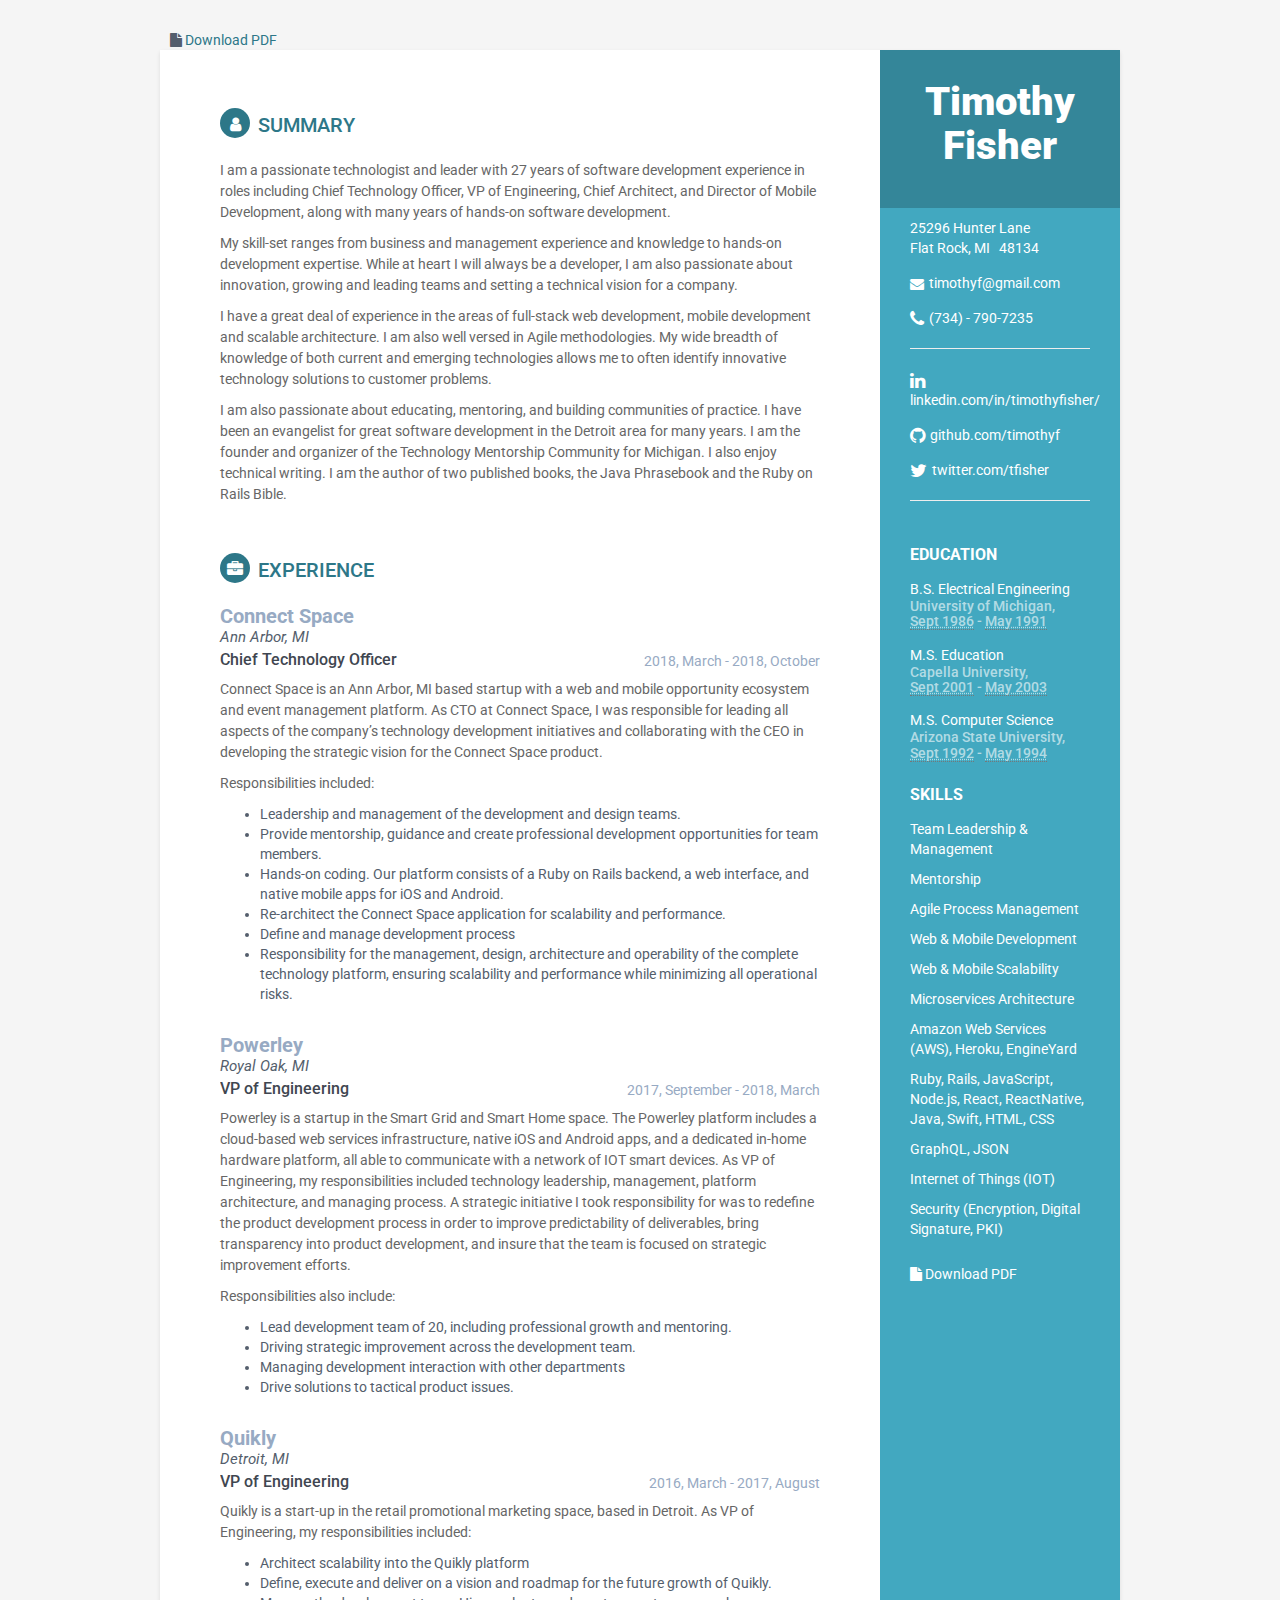
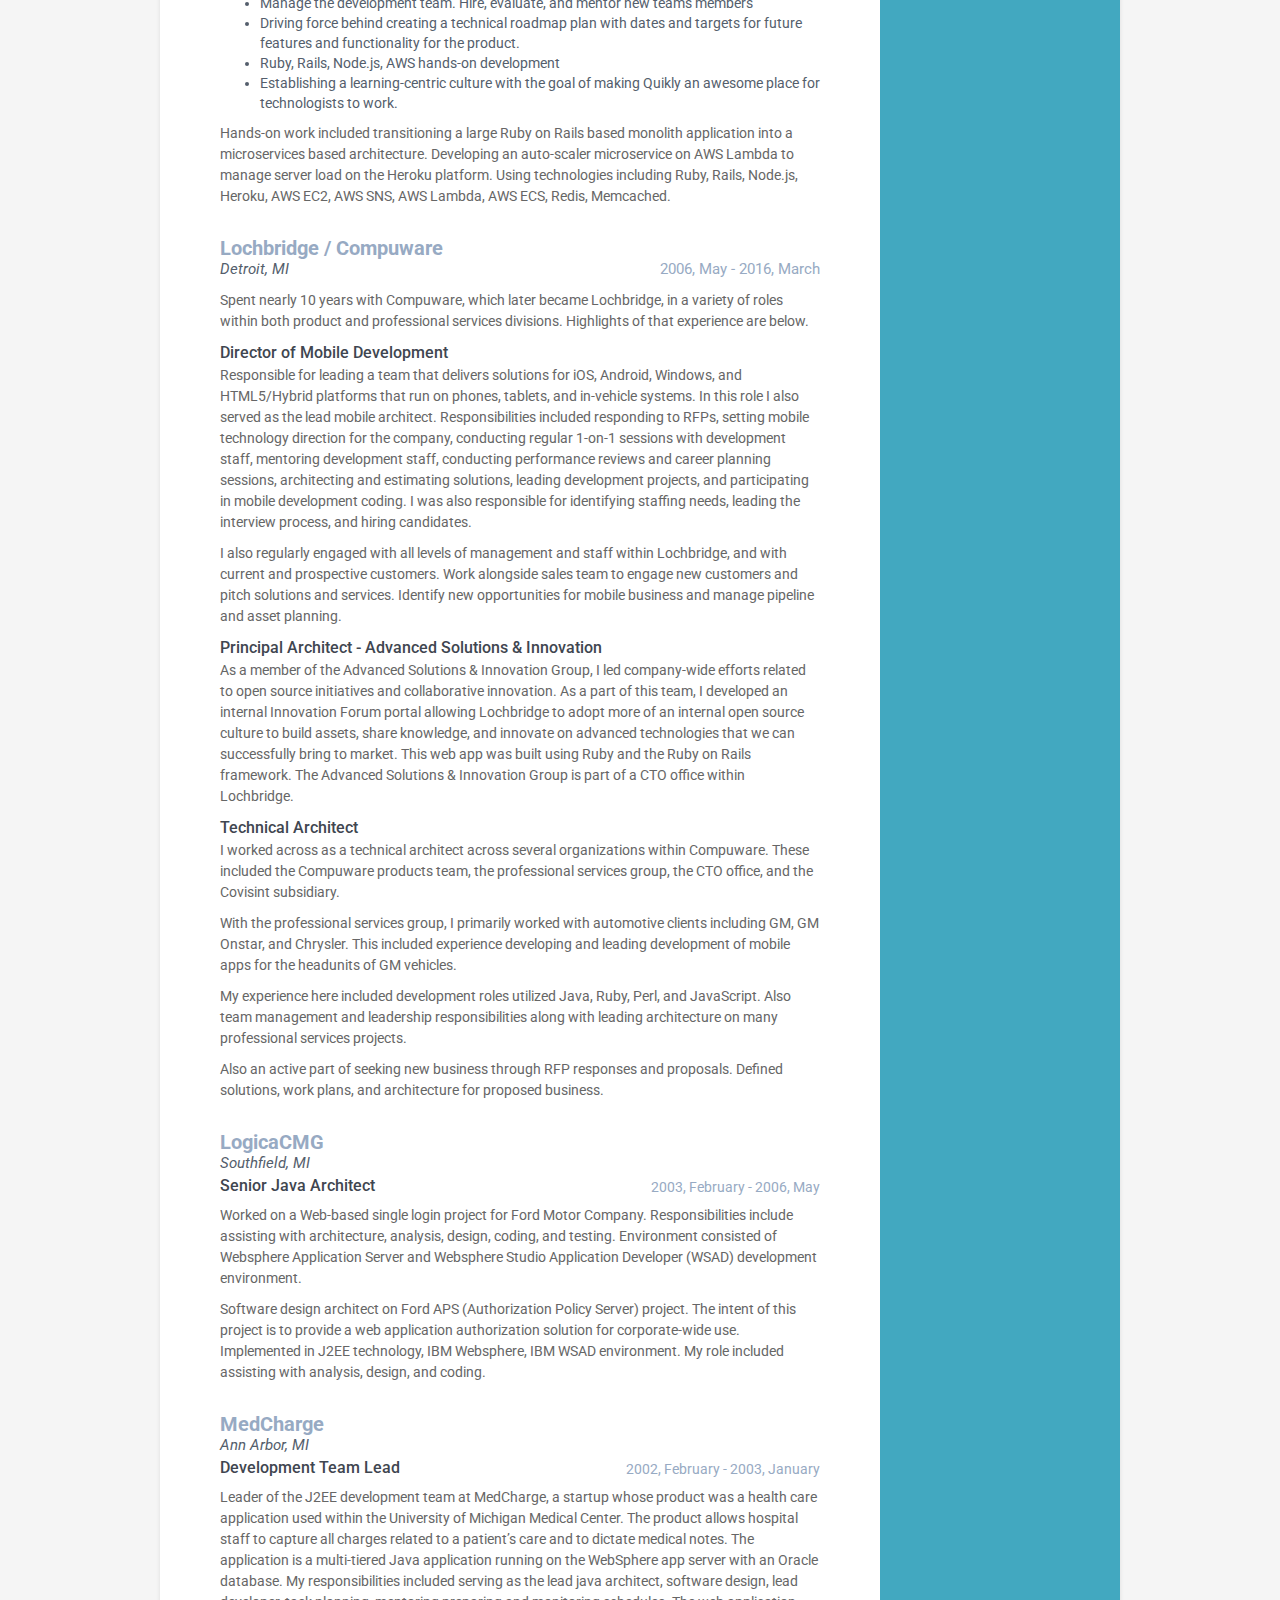
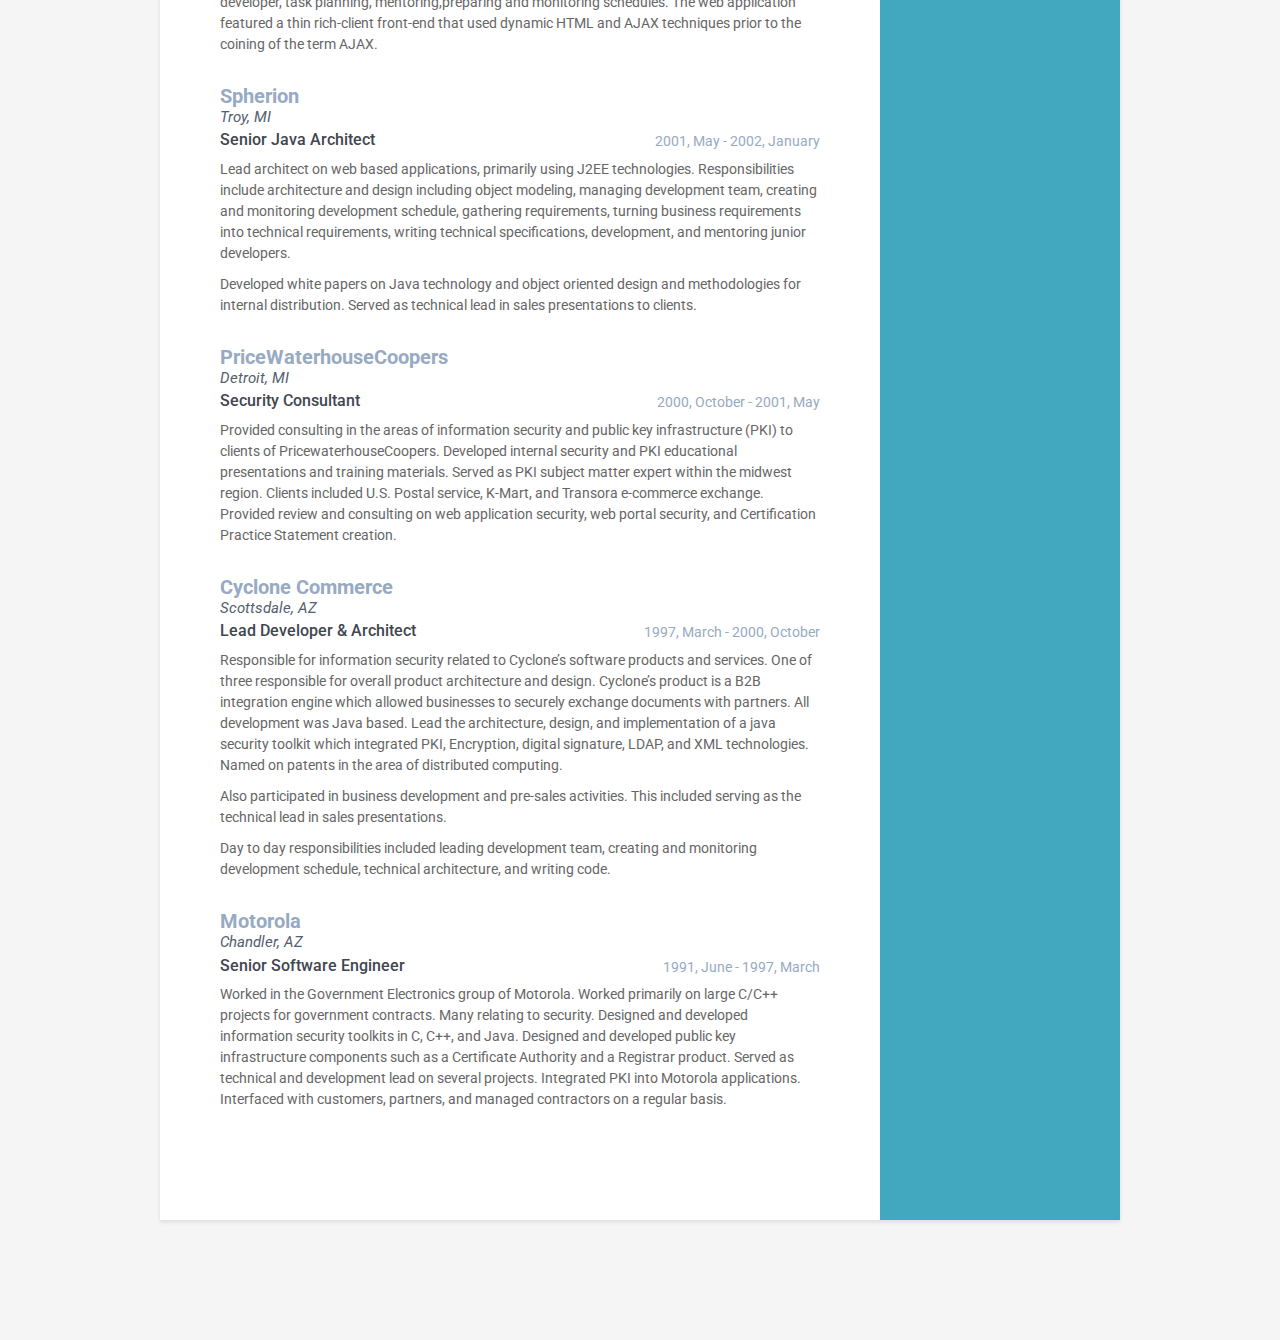
==== commit 271a2290: "Automated commit at 2018-10-27 15:22:45 UTC by middleman-deploy 0.2.4" ====
--- a/index.html
+++ b/index.html
@@ -4,12 +4,11 @@
 <!--[if !IE]><!--> <html lang="en"> <!--<![endif]-->
 <head>
     <title>Timothy Fisher</title>
-    <!-- Meta -->
     <meta charset="utf-8">
     <meta http-equiv="X-UA-Compatible" content="IE=edge">
     <meta name="viewport" content="width=device-width, initial-scale=1.0">
     <meta name="description" content="Resume for Timothy Fisher">
-    <meta name="author" content="Xiaoying Riley at 3rd Wave Media">
+    <meta name="author" content="Timothy Fisher">
     <link rel="shortcut icon" href="favicon.ico">
     <link href='https://fonts.googleapis.com/css?family=Roboto:400,500,400italic,300italic,300,500italic,700,700italic,900,900italic' rel='stylesheet' type='text/css'>
     <!-- Global CSS -->
@@ -18,7 +17,7 @@
     <link rel="stylesheet" href="https://cdnjs.cloudflare.com/ajax/libs/font-awesome/4.7.0/css/font-awesome.min.css">
 
     <!-- Theme CSS -->
-    <link id="theme-style" rel="stylesheet" href="stylesheets/styles.css">
+    <link id="theme-style" rel="stylesheet" href="stylesheets/styles-79cc4bdf.css">
     <!-- HTML5 shim and Respond.js for IE8 support of HTML5 elements and media queries -->
     <!--[if lt IE 9]>
       <script src="https://oss.maxcdn.com/html5shiv/3.7.2/html5shiv.min.js"></script>
@@ -143,13 +142,13 @@
             <div class="company-location">
               Ann Arbor, MI
             </div>
-            <div class="upper-row">
-                <h3 class="job-title">Chief Technology Officer</h3>
-                <div class="time">
-                    <span class="dtstart" title="2018, March">2018, March</span> -
-                    <span class="dtend" title="2018, October">2018, October</span>
-                </div>
-            </div>
+              <div class="job-title-row">
+                  <h3 class="job-title">Chief Technology Officer</h3>
+                  <div class="time">
+                      <span class="dtstart" title="2018, March">2018, March</span> -
+                      <span class="dtend" title="2018, October">2018, October</span>
+                  </div>
+              </div>
         </div>
         <div class="details">
             <p>
@@ -159,10 +158,12 @@
 <ul>
     <li>Leadership and management of the development and design teams.</li>
     <li>Provide mentorship, guidance and create professional development opportunities for team members.</li>
-    <li>Hands-on coding. Our platform consists of a Ruby on Rails backend, a web interface, and native mobile apps for iOS and Android.</li>
+    <li>Hands-on coding. Our platform consists of a Ruby on Rails backend, a web interface, and native mobile
+      apps for iOS and Android.</li>
     <li>Re-architect the Connect Space application for scalability and performance.</li>
     <li>Define and manage development process</li>
-    <li>Responsibility for the management, design, architecture and operability of the complete technology platform, ensuring scalability and performance while minimizing all operational risks.</li>
+    <li>Responsibility for the management, design, architecture and operability of the complete technology platform,
+        ensuring scalability and performance while minimizing all operational risks.</li>
   </ul></p>
         </div>
     </div>
@@ -174,13 +175,13 @@
             <div class="company-location">
               Royal Oak, MI
             </div>
-            <div class="upper-row">
-                <h3 class="job-title">VP of Engineering</h3>
-                <div class="time">
-                    <span class="dtstart" title="2017, September">2017, September</span> -
-                    <span class="dtend" title="2018, March">2018, March</span>
-                </div>
-            </div>
+              <div class="job-title-row">
+                  <h3 class="job-title">VP of Engineering</h3>
+                  <div class="time">
+                      <span class="dtstart" title="2017, September">2017, September</span> -
+                      <span class="dtend" title="2018, March">2018, March</span>
+                  </div>
+              </div>
         </div>
         <div class="details">
             <p>
@@ -203,13 +204,13 @@
             <div class="company-location">
               Detroit, MI
             </div>
-            <div class="upper-row">
-                <h3 class="job-title">VP of Engineering</h3>
-                <div class="time">
-                    <span class="dtstart" title="2016, March">2016, March</span> -
-                    <span class="dtend" title="2017, August">2017, August</span>
-                </div>
-            </div>
+              <div class="job-title-row">
+                  <h3 class="job-title">VP of Engineering</h3>
+                  <div class="time">
+                      <span class="dtstart" title="2016, March">2016, March</span> -
+                      <span class="dtend" title="2017, August">2017, August</span>
+                  </div>
+              </div>
         </div>
         <div class="details">
             <p>
@@ -218,9 +219,11 @@
   <li>Architect scalability into the Quikly platform</li>
   <li>Define, execute and deliver on a vision and roadmap for the future growth of Quikly.</li>
   <li>Manage the development team. Hire, evaluate, and mentor new teams members</li>
-  <li>Driving force behind creating a technical roadmap plan with dates and targets for future features and functionality for the product.</li>
+  <li>Driving force behind creating a technical roadmap plan with dates and targets for future features and
+      functionality for the product.</li>
   <li>Ruby, Rails, Node.js, AWS hands-on development</li>
-  <li>Establishing a learning-centric culture with the goal of making Quikly an awesome place for technologists to work.</li>
+  <li>Establishing a learning-centric culture with the goal of making Quikly an awesome place for technologists
+      to work.</li>
 </ul>
 <p> Hands-on work included transitioning a large Ruby on Rails based monolith application into a microservices based architecture. Developing an auto-scaler microservice on AWS Lambda to manage server load on the Heroku platform. Using technologies including Ruby, Rails, Node.js, Heroku, AWS EC2, AWS SNS, AWS Lambda, AWS ECS, Redis, Memcached.</p>
 </p>
@@ -233,9 +236,6 @@
             </div>
             <div class="company-location">
               Detroit, MI
-            </div>
-            <div class="upper-row">
-                <h3 class="job-title"></h3>
                 <div class="time">
                     <span class="dtstart" title="2006, May">2006, May</span> -
                     <span class="dtend" title="2016, March">2016, March</span>
@@ -270,13 +270,13 @@
             <div class="company-location">
               Southfield, MI
             </div>
-            <div class="upper-row">
-                <h3 class="job-title">Senior Java Architect</h3>
-                <div class="time">
-                    <span class="dtstart" title="2003, February">2003, February</span> -
-                    <span class="dtend" title="2006, May">2006, May</span>
-                </div>
-            </div>
+              <div class="job-title-row">
+                  <h3 class="job-title">Senior Java Architect</h3>
+                  <div class="time">
+                      <span class="dtstart" title="2003, February">2003, February</span> -
+                      <span class="dtend" title="2006, May">2006, May</span>
+                  </div>
+              </div>
         </div>
         <div class="details">
             <p>
@@ -294,13 +294,13 @@
             <div class="company-location">
               Ann Arbor, MI
             </div>
-            <div class="upper-row">
-                <h3 class="job-title">Development Team Lead</h3>
-                <div class="time">
-                    <span class="dtstart" title="2002, February">2002, February</span> -
-                    <span class="dtend" title="2003, January">2003, January</span>
-                </div>
-            </div>
+              <div class="job-title-row">
+                  <h3 class="job-title">Development Team Lead</h3>
+                  <div class="time">
+                      <span class="dtstart" title="2002, February">2002, February</span> -
+                      <span class="dtend" title="2003, January">2003, January</span>
+                  </div>
+              </div>
         </div>
         <div class="details">
             <p>
@@ -316,13 +316,13 @@
             <div class="company-location">
               Troy, MI
             </div>
-            <div class="upper-row">
-                <h3 class="job-title">Senior Java Architect</h3>
-                <div class="time">
-                    <span class="dtstart" title="2001, May">2001, May</span> -
-                    <span class="dtend" title="2002, January">2002, January</span>
-                </div>
-            </div>
+              <div class="job-title-row">
+                  <h3 class="job-title">Senior Java Architect</h3>
+                  <div class="time">
+                      <span class="dtstart" title="2001, May">2001, May</span> -
+                      <span class="dtend" title="2002, January">2002, January</span>
+                  </div>
+              </div>
         </div>
         <div class="details">
             <p>
@@ -340,13 +340,13 @@
             <div class="company-location">
               Detroit, MI
             </div>
-            <div class="upper-row">
-                <h3 class="job-title">Security Consultant</h3>
-                <div class="time">
-                    <span class="dtstart" title="2000, October">2000, October</span> -
-                    <span class="dtend" title="2001, May">2001, May</span>
-                </div>
-            </div>
+              <div class="job-title-row">
+                  <h3 class="job-title">Security Consultant</h3>
+                  <div class="time">
+                      <span class="dtstart" title="2000, October">2000, October</span> -
+                      <span class="dtend" title="2001, May">2001, May</span>
+                  </div>
+              </div>
         </div>
         <div class="details">
             <p>
@@ -362,13 +362,13 @@
             <div class="company-location">
               Scottsdale, AZ
             </div>
-            <div class="upper-row">
-                <h3 class="job-title">Lead Developer & Architect</h3>
-                <div class="time">
-                    <span class="dtstart" title="1997, March">1997, March</span> -
-                    <span class="dtend" title="2000, October">2000, October</span>
-                </div>
-            </div>
+              <div class="job-title-row">
+                  <h3 class="job-title">Lead Developer & Architect</h3>
+                  <div class="time">
+                      <span class="dtstart" title="1997, March">1997, March</span> -
+                      <span class="dtend" title="2000, October">2000, October</span>
+                  </div>
+              </div>
         </div>
         <div class="details">
             <p>
@@ -388,13 +388,13 @@
             <div class="company-location">
               Chandler, AZ
             </div>
-            <div class="upper-row">
-                <h3 class="job-title">Senior Software Engineer</h3>
-                <div class="time">
-                    <span class="dtstart" title="1991, June">1991, June</span> -
-                    <span class="dtend" title="1997, March">1997, March</span>
-                </div>
-            </div>
+              <div class="job-title-row">
+                  <h3 class="job-title">Senior Software Engineer</h3>
+                  <div class="time">
+                      <span class="dtstart" title="1991, June">1991, June</span> -
+                      <span class="dtend" title="1997, March">1997, March</span>
+                  </div>
+              </div>
         </div>
         <div class="details">
             <p>
--- a/stylesheets/styles-79cc4bdf.css
+++ b/stylesheets/styles-79cc4bdf.css
@@ -0,0 +1 @@
+body{font-family:'Roboto', sans-serif;color:#545e6c;background:#f5f5f5;font-size:14px;padding:30px;-webkit-font-smoothing:antialiased;-moz-osx-font-smoothing:grayscale}h1,h2,h3,h4,h5,h6{font-weight:700}a{color:#2d7788;-webkit-transition:all 0.4s ease-in-out;-moz-transition:all 0.4s ease-in-out;-ms-transition:all 0.4s ease-in-out;-o-transition:all 0.4s ease-in-out}a:hover{text-decoration:underline;color:#1a454f}a:focus{text-decoration:none}p{line-height:1.5}.wrapper{background:#42a8c0;max-width:960px;margin:0 auto;position:relative;-webkit-box-shadow:0px 2px 4px rgba(0,0,0,0.1);-moz-box-shadow:0px 2px 4px rgba(0,0,0,0.1);box-shadow:0px 2px 4px rgba(0,0,0,0.1)}.sidebar-wrapper{background:#42a8c0;position:absolute;right:0;width:240px;height:100%;min-height:800px;color:#fff}.sidebar-wrapper a{color:#fff}.sidebar-wrapper .profile-container{padding:30px;background:rgba(0,0,0,0.2);text-align:center;color:#fff}.sidebar-wrapper .name{font-size:32px;font-weight:900;margin-top:0;margin-bottom:10px}.sidebar-wrapper .tagline{color:rgba(255,255,255,0.6);font-size:16px;font-weight:400;margin-top:0;margin-bottom:0}.sidebar-wrapper .profile{margin-bottom:15px}.sidebar-wrapper .contact-list .fa{margin-right:5px;font-size:18px;vertical-align:middle}.sidebar-wrapper .contact-list li{margin-bottom:15px}.sidebar-wrapper .contact-list li:last-child{margin-bottom:0}.sidebar-wrapper .contact-list .email .fa{font-size:14px}.sidebar-wrapper .container-block{padding:30px}.sidebar-wrapper .container-block-title{text-transform:uppercase;font-size:16px;font-weight:700;margin-top:0;margin-bottom:15px}.sidebar-wrapper .degree{font-size:14px;margin-top:0;margin-bottom:5px}.sidebar-wrapper .education-container .item{margin-bottom:15px}.sidebar-wrapper .education-container .item:last-child{margin-bottom:0}.sidebar-wrapper .education-container .meta{color:rgba(255,255,255,0.6);font-weight:500;margin-bottom:0px;margin-top:0}.sidebar-wrapper .education-container .time{color:rgba(255,255,255,0.6);font-weight:500;margin-bottom:0px}.sidebar-wrapper .languages-container .lang-desc{color:rgba(255,255,255,0.6)}.sidebar-wrapper .languages-list{margin-bottom:0}.sidebar-wrapper .languages-list li{margin-bottom:10px}.sidebar-wrapper .languages-list li:last-child{margin-bottom:0}.sidebar-wrapper .interests-list{margin-bottom:0}.sidebar-wrapper .interests-list li{margin-bottom:10px}.sidebar-wrapper .interests-list li:last-child{margin-bottom:0}.main-wrapper{background:#fff;padding:60px;padding-right:300px}.main-wrapper .section-title{text-transform:uppercase;font-size:20px;font-weight:500;color:#2d7788;position:relative;margin-top:0;margin-bottom:20px}.main-wrapper .section-title .fa{width:30px;height:30px;margin-right:8px;display:inline-block;color:#fff;-webkit-border-radius:50%;-moz-border-radius:50%;-ms-border-radius:50%;-o-border-radius:50%;border-radius:50%;-moz-background-clip:padding;-webkit-background-clip:padding-box;background-clip:padding-box;background:#2d7788;text-align:center;padding-top:8px;font-size:16px;position:relative;top:-2px}.main-wrapper .section{margin-bottom:60px}.main-wrapper .experiences-section .item{margin-bottom:30px}.main-wrapper .job-title-row{position:relative;overflow:hidden;margin-bottom:2px}.main-wrapper .job-title{color:#3f4650;font-size:16px;margin-top:0;margin-bottom:0;font-weight:500}.main-wrapper .time{position:absolute;right:0;top:0;color:#97aac3}.main-wrapper .company{margin-bottom:10px;color:#97aac3}.main-wrapper .project-title{font-size:16px;font-weight:400;margin-top:0;margin-bottom:5px}.main-wrapper .projects-section .intro{margin-bottom:30px}.main-wrapper .projects-section .item{margin-bottom:15px}.skillset .item{margin-bottom:15px;overflow:hidden}.skillset .level-title{font-size:14px;margin-top:0;margin-bottom:12px}.skillset .level-bar{height:12px;background:#f5f5f5}.skillset .level-bar-inner{height:12px;background:#7bc2d3}.footer{padding:30px;padding-top:60px}.footer .copyright{line-height:1.6;color:#545e6c;font-size:13px}.footer .fa-heart{color:#fb866a}@media (max-width: 767px){.sidebar-wrapper{position:static;width:inherit}.main-wrapper{padding:30px}.main-wrapper .time{position:static;display:block;margin-top:5px}.main-wrapper .job-title-row{margin-bottom:0}}@media (min-width: 992px){.skillset .level-title{display:inline-block;float:left;width:30%;margin-bottom:0}.skillset .level-bar{display:inline-block;width:70%;float:left;position:relative;top:1px}}@media print{a[href]:after{content:none}}.sidebar-wrapper .name{font-size:40px;font-weight:900;margin-top:0;margin-bottom:10px}.main-wrapper .company{margin-bottom:0px}.company .location{font-size:20px;margin-bottom:0px}.company-location{margin-bottom:3px;font-size:15px;font-style:italic;position:relative}.degree-name{font-size:14px}.sidebar-wrapper .container-block{padding:30px;padding-top:10px;padding-bottom:15px}.main-wrapper .section{margin-bottom:50px}.main-wrapper .section p{color:#666}.menu-bar{max-width:960px;margin:auto;padding-left:10px}.time{font-style:normal}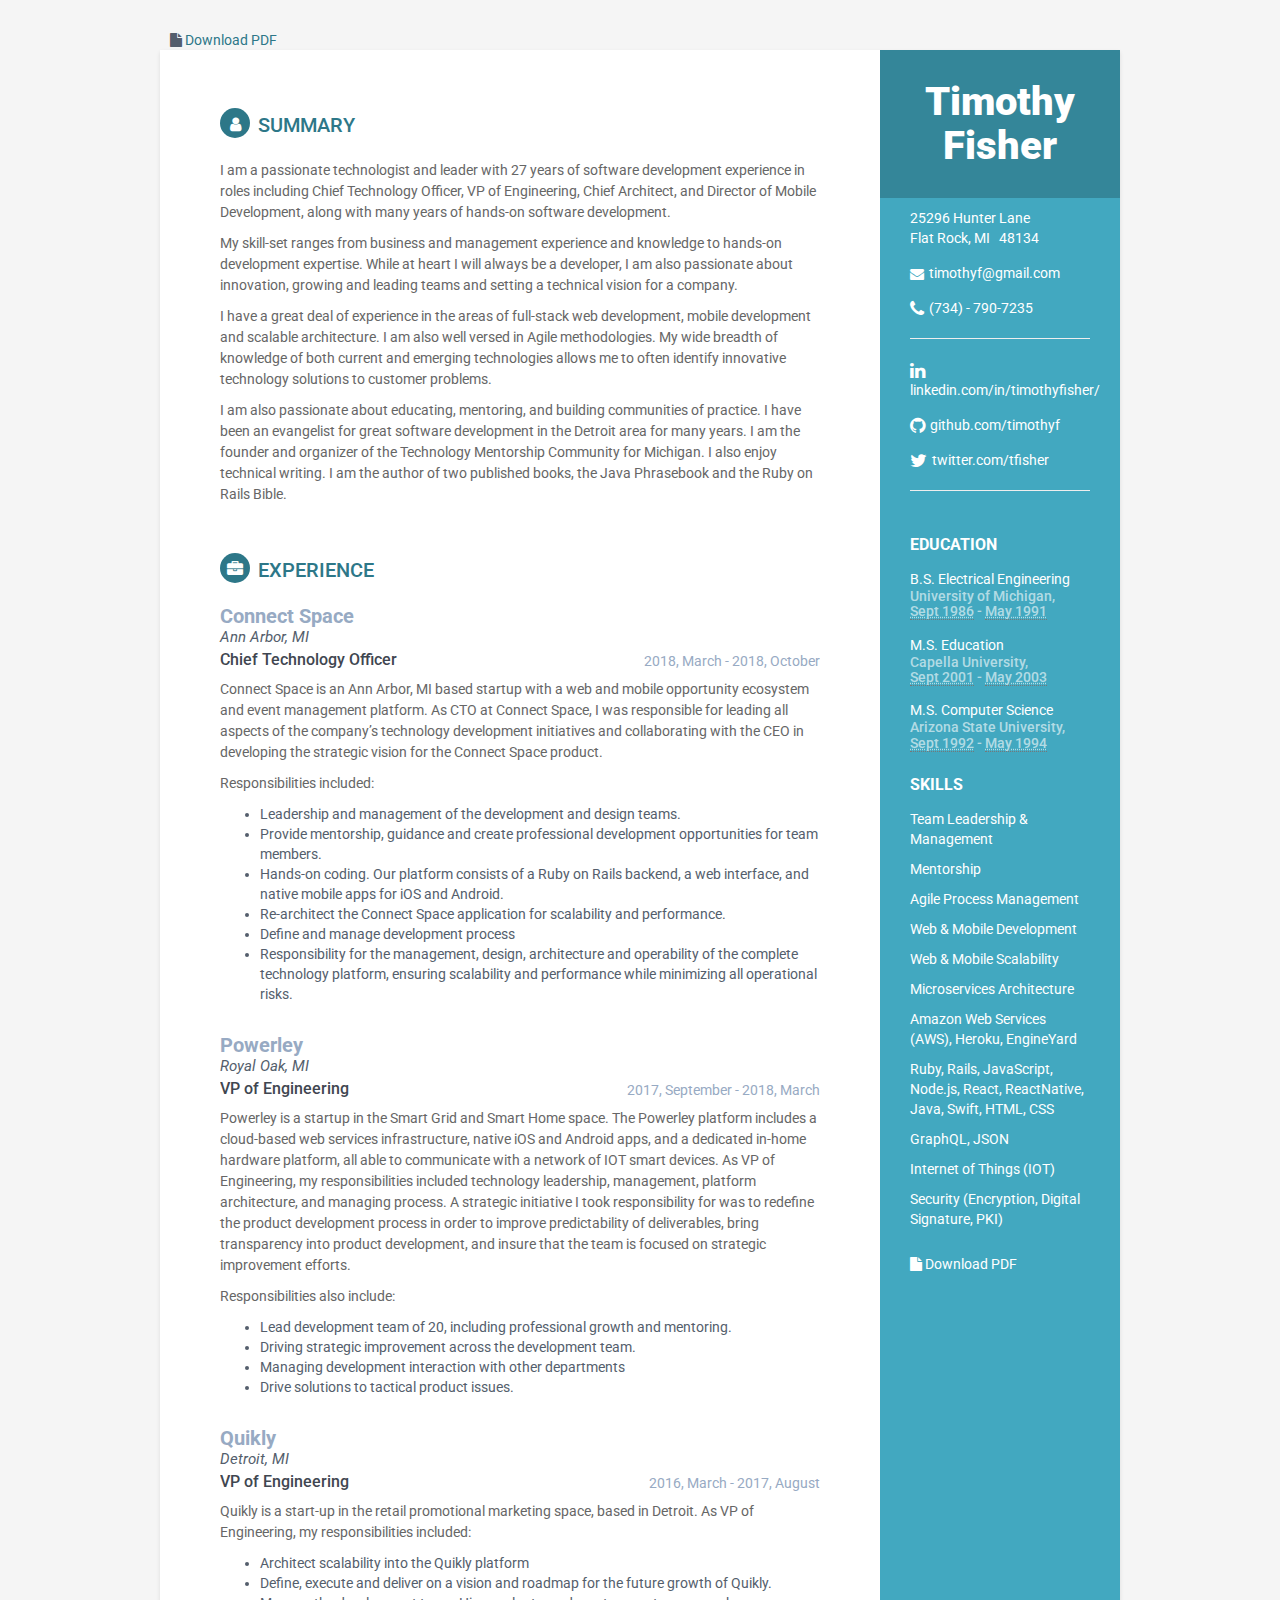
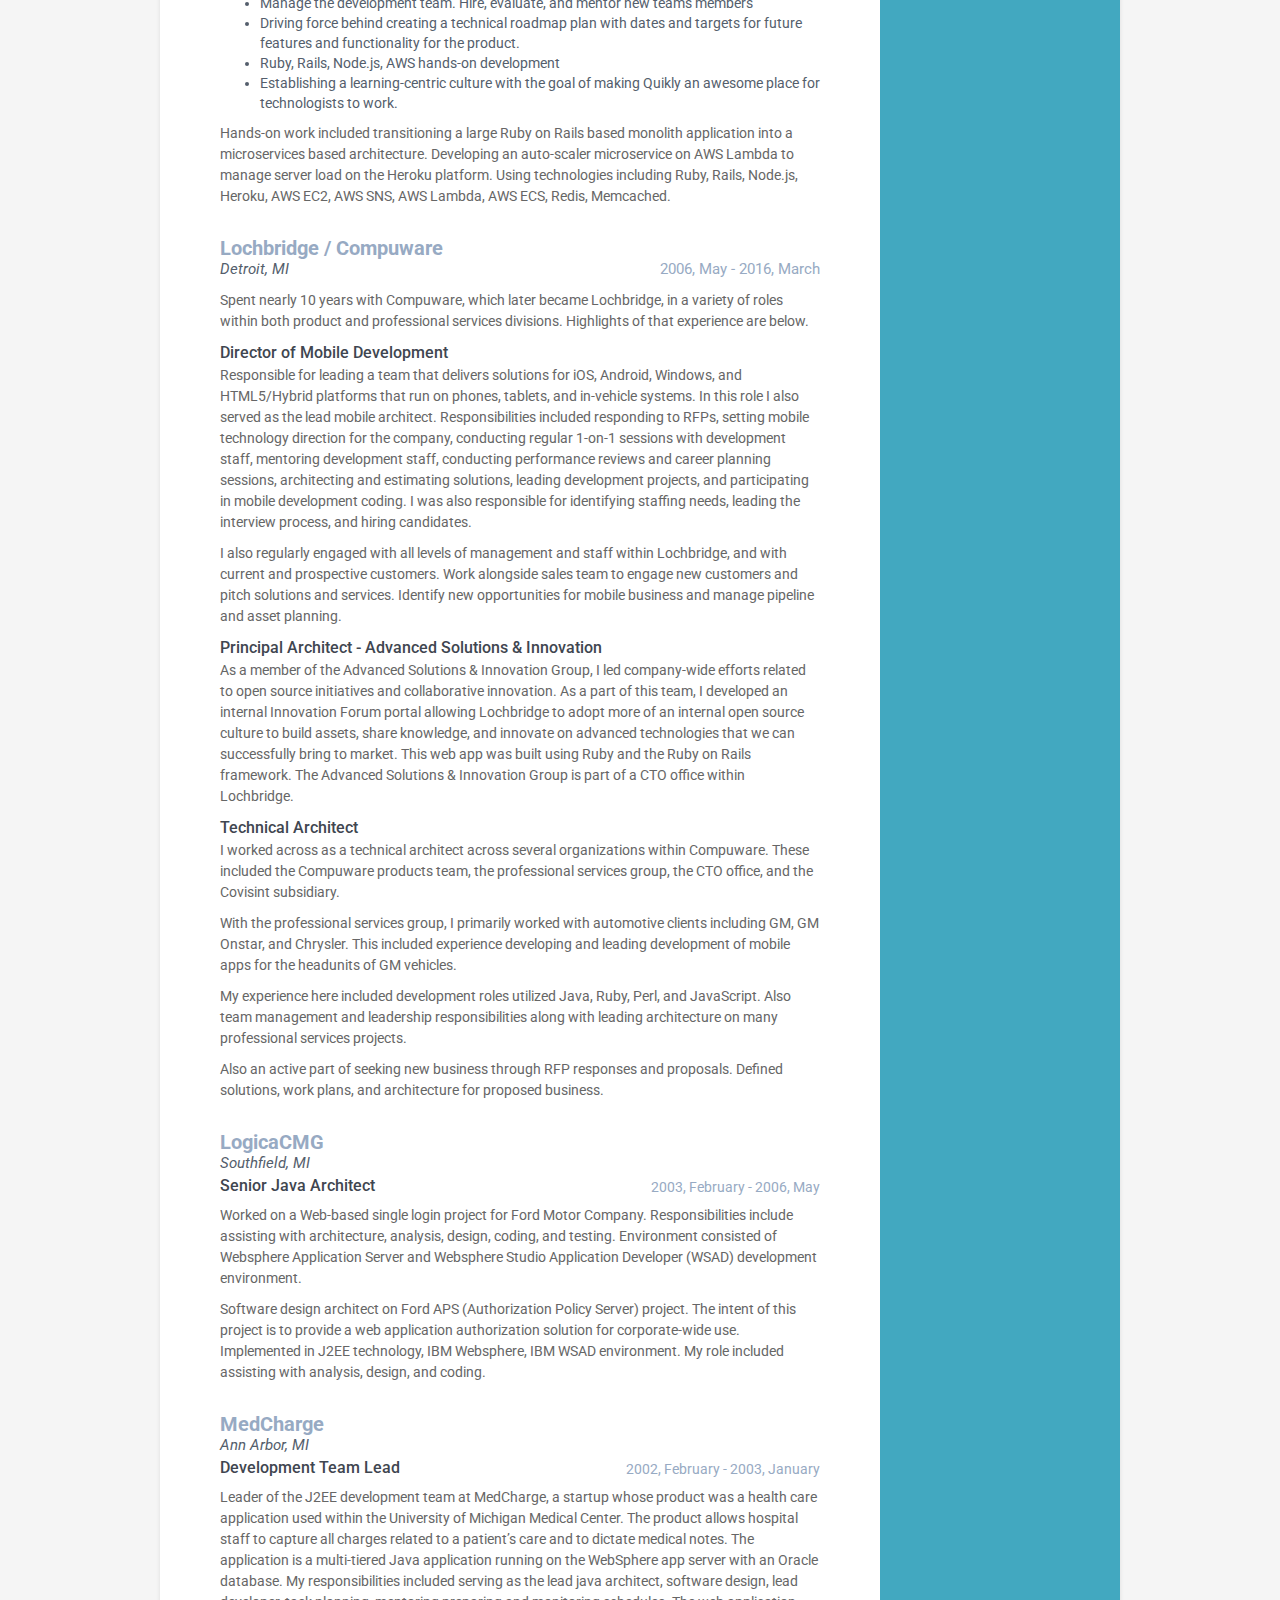
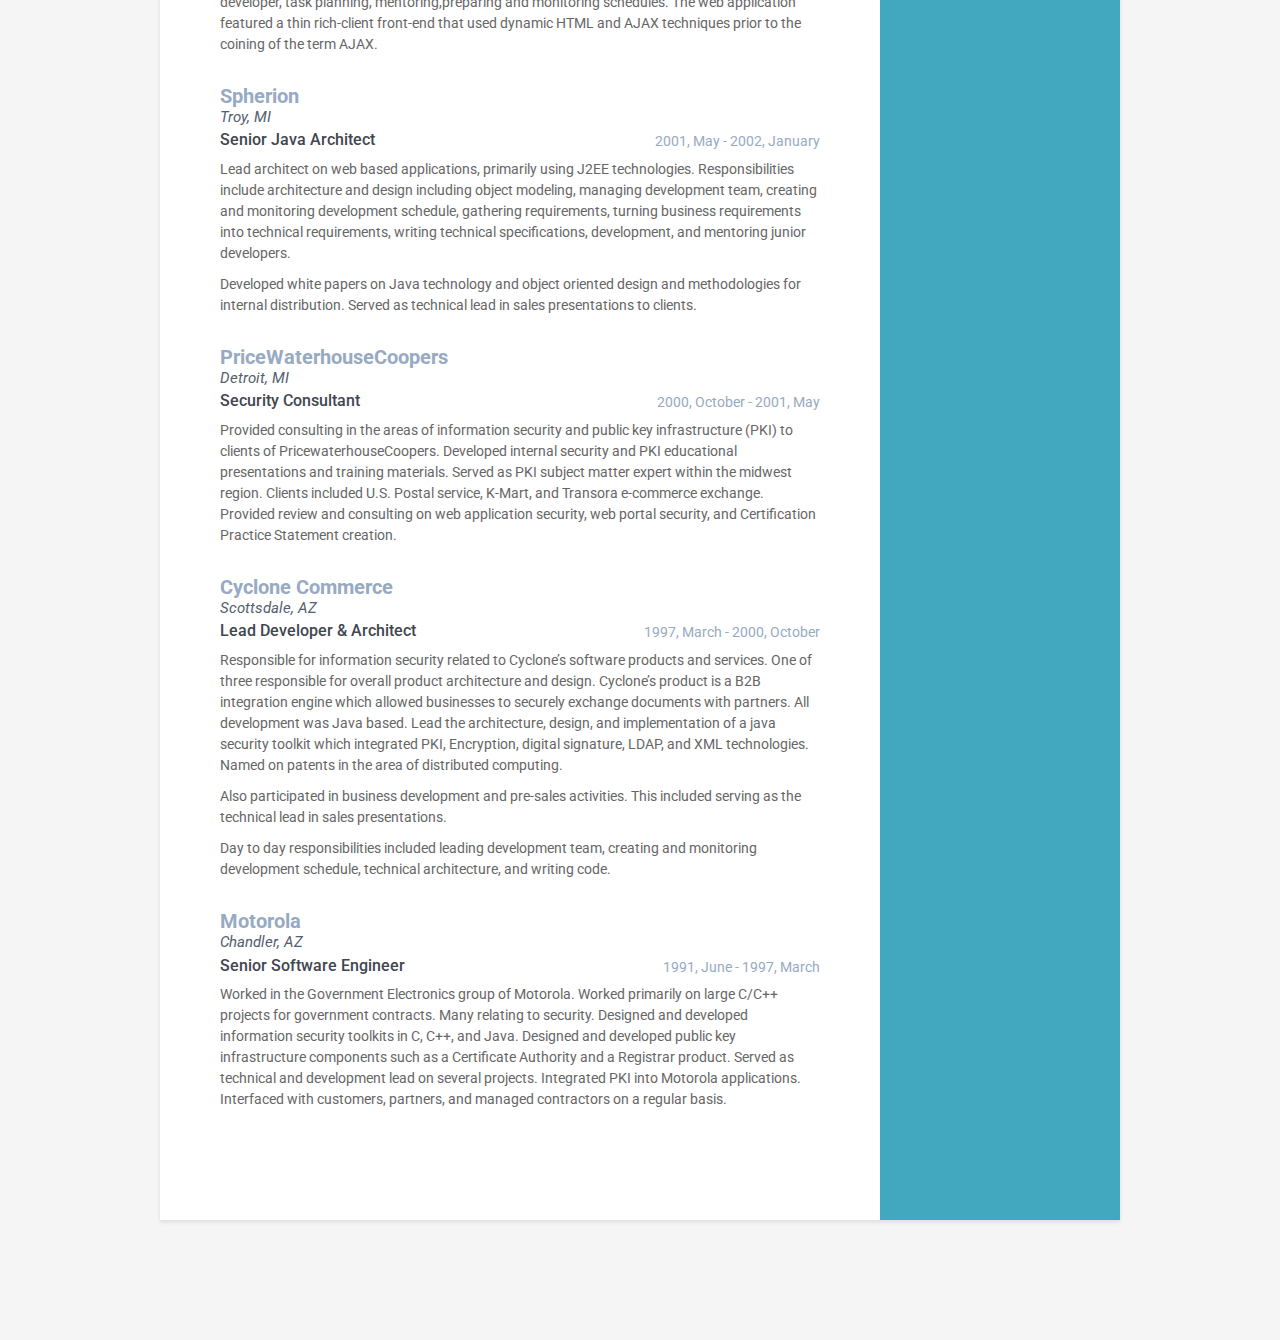
==== commit 71219a93: "Automated commit at 2018-10-27 15:27:37 UTC by middleman-deploy 0.2.4" ====
--- a/index.html
+++ b/index.html
@@ -17,7 +17,7 @@
     <link rel="stylesheet" href="https://cdnjs.cloudflare.com/ajax/libs/font-awesome/4.7.0/css/font-awesome.min.css">
 
     <!-- Theme CSS -->
-    <link id="theme-style" rel="stylesheet" href="stylesheets/styles-79cc4bdf.css">
+    <link id="theme-style" rel="stylesheet" href="stylesheets/styles-4678ce91.css">
     <!-- HTML5 shim and Respond.js for IE8 support of HTML5 elements and media queries -->
     <!--[if lt IE 9]>
       <script src="https://oss.maxcdn.com/html5shiv/3.7.2/html5shiv.min.js"></script>
--- a/stylesheets/styles-4678ce91.css
+++ b/stylesheets/styles-4678ce91.css
@@ -0,0 +1 @@
+body{font-family:'Roboto', sans-serif;color:#545e6c;background:#f5f5f5;font-size:14px;padding:30px;-webkit-font-smoothing:antialiased;-moz-osx-font-smoothing:grayscale}h1,h2,h3,h4,h5,h6{font-weight:700}a{color:#2d7788;-webkit-transition:all 0.4s ease-in-out;-moz-transition:all 0.4s ease-in-out;-ms-transition:all 0.4s ease-in-out;-o-transition:all 0.4s ease-in-out}a:hover{text-decoration:underline;color:#1a454f}a:focus{text-decoration:none}p{line-height:1.5}.wrapper{background:#42a8c0;max-width:960px;margin:0 auto;position:relative;-webkit-box-shadow:0px 2px 4px rgba(0,0,0,0.1);-moz-box-shadow:0px 2px 4px rgba(0,0,0,0.1);box-shadow:0px 2px 4px rgba(0,0,0,0.1)}.sidebar-wrapper{background:#42a8c0;position:absolute;right:0;width:240px;height:100%;min-height:800px;color:#fff}.sidebar-wrapper a{color:#fff}.sidebar-wrapper .profile-container{padding:30px;background:rgba(0,0,0,0.2);text-align:center;color:#fff}.sidebar-wrapper .name{font-size:32px;font-weight:900;margin-top:0;margin-bottom:10px}.sidebar-wrapper .tagline{color:rgba(255,255,255,0.6);font-size:16px;font-weight:400;margin-top:0;margin-bottom:0}.sidebar-wrapper .profile{margin-bottom:15px}.sidebar-wrapper .contact-list .fa{margin-right:5px;font-size:18px;vertical-align:middle}.sidebar-wrapper .contact-list li{margin-bottom:15px}.sidebar-wrapper .contact-list li:last-child{margin-bottom:0}.sidebar-wrapper .contact-list .email .fa{font-size:14px}.sidebar-wrapper .container-block{padding:30px}.sidebar-wrapper .container-block-title{text-transform:uppercase;font-size:16px;font-weight:700;margin-top:0;margin-bottom:15px}.sidebar-wrapper .degree{font-size:14px;margin-top:0;margin-bottom:5px}.sidebar-wrapper .education-container .item{margin-bottom:15px}.sidebar-wrapper .education-container .item:last-child{margin-bottom:0}.sidebar-wrapper .education-container .meta{color:rgba(255,255,255,0.6);font-weight:500;margin-bottom:0px;margin-top:0}.sidebar-wrapper .education-container .time{color:rgba(255,255,255,0.6);font-weight:500;margin-bottom:0px}.sidebar-wrapper .languages-container .lang-desc{color:rgba(255,255,255,0.6)}.sidebar-wrapper .languages-list{margin-bottom:0}.sidebar-wrapper .languages-list li{margin-bottom:10px}.sidebar-wrapper .languages-list li:last-child{margin-bottom:0}.sidebar-wrapper .interests-list{margin-bottom:0}.sidebar-wrapper .interests-list li{margin-bottom:10px}.sidebar-wrapper .interests-list li:last-child{margin-bottom:0}.main-wrapper{background:#fff;padding:60px;padding-right:300px}.main-wrapper .section-title{text-transform:uppercase;font-size:20px;font-weight:500;color:#2d7788;position:relative;margin-top:0;margin-bottom:20px}.main-wrapper .section-title .fa{width:30px;height:30px;margin-right:8px;display:inline-block;color:#fff;-webkit-border-radius:50%;-moz-border-radius:50%;-ms-border-radius:50%;-o-border-radius:50%;border-radius:50%;-moz-background-clip:padding;-webkit-background-clip:padding-box;background-clip:padding-box;background:#2d7788;text-align:center;padding-top:8px;font-size:16px;position:relative;top:-2px}.main-wrapper .section{margin-bottom:60px}.main-wrapper .experiences-section .item{margin-bottom:30px}.main-wrapper .job-title-row{position:relative;overflow:hidden;margin-bottom:2px}.main-wrapper .job-title{color:#3f4650;font-size:16px;margin-top:0;margin-bottom:0;font-weight:500}.main-wrapper .time{position:absolute;right:0;top:0;color:#97aac3}.main-wrapper .company{margin-bottom:10px;color:#97aac3}.main-wrapper .project-title{font-size:16px;font-weight:400;margin-top:0;margin-bottom:5px}.main-wrapper .projects-section .intro{margin-bottom:30px}.main-wrapper .projects-section .item{margin-bottom:15px}.skillset .item{margin-bottom:15px;overflow:hidden}.skillset .level-title{font-size:14px;margin-top:0;margin-bottom:12px}.skillset .level-bar{height:12px;background:#f5f5f5}.skillset .level-bar-inner{height:12px;background:#7bc2d3}.footer{padding:30px;padding-top:60px}.footer .copyright{line-height:1.6;color:#545e6c;font-size:13px}.footer .fa-heart{color:#fb866a}@media (max-width: 767px){.sidebar-wrapper{position:static;width:inherit}.main-wrapper{padding:30px}.main-wrapper .time{position:static;display:block;margin-top:5px}.main-wrapper .job-title-row{margin-bottom:0}}@media (min-width: 992px){.skillset .level-title{display:inline-block;float:left;width:30%;margin-bottom:0}.skillset .level-bar{display:inline-block;width:70%;float:left;position:relative;top:1px}}@media print{a[href]:after{content:none}}.sidebar-wrapper .name{font-size:40px;font-weight:900;margin-top:0;margin-bottom:10px}.main-wrapper .company{margin-bottom:0px}.company .location{font-size:20px;margin-bottom:0px}.company-location{margin-bottom:3px;font-size:15px;font-style:italic;position:relative}.degree-name{font-size:14px}.sidebar-wrapper .container-block{padding:30px;padding-top:10px;padding-bottom:15px}.main-wrapper .section{margin-bottom:50px}.main-wrapper .section p{color:#666}.menu-bar{max-width:960px;margin:auto;padding-left:10px}.time{font-style:normal}.sidebar-wrapper .profile-container{padding-bottom:20px}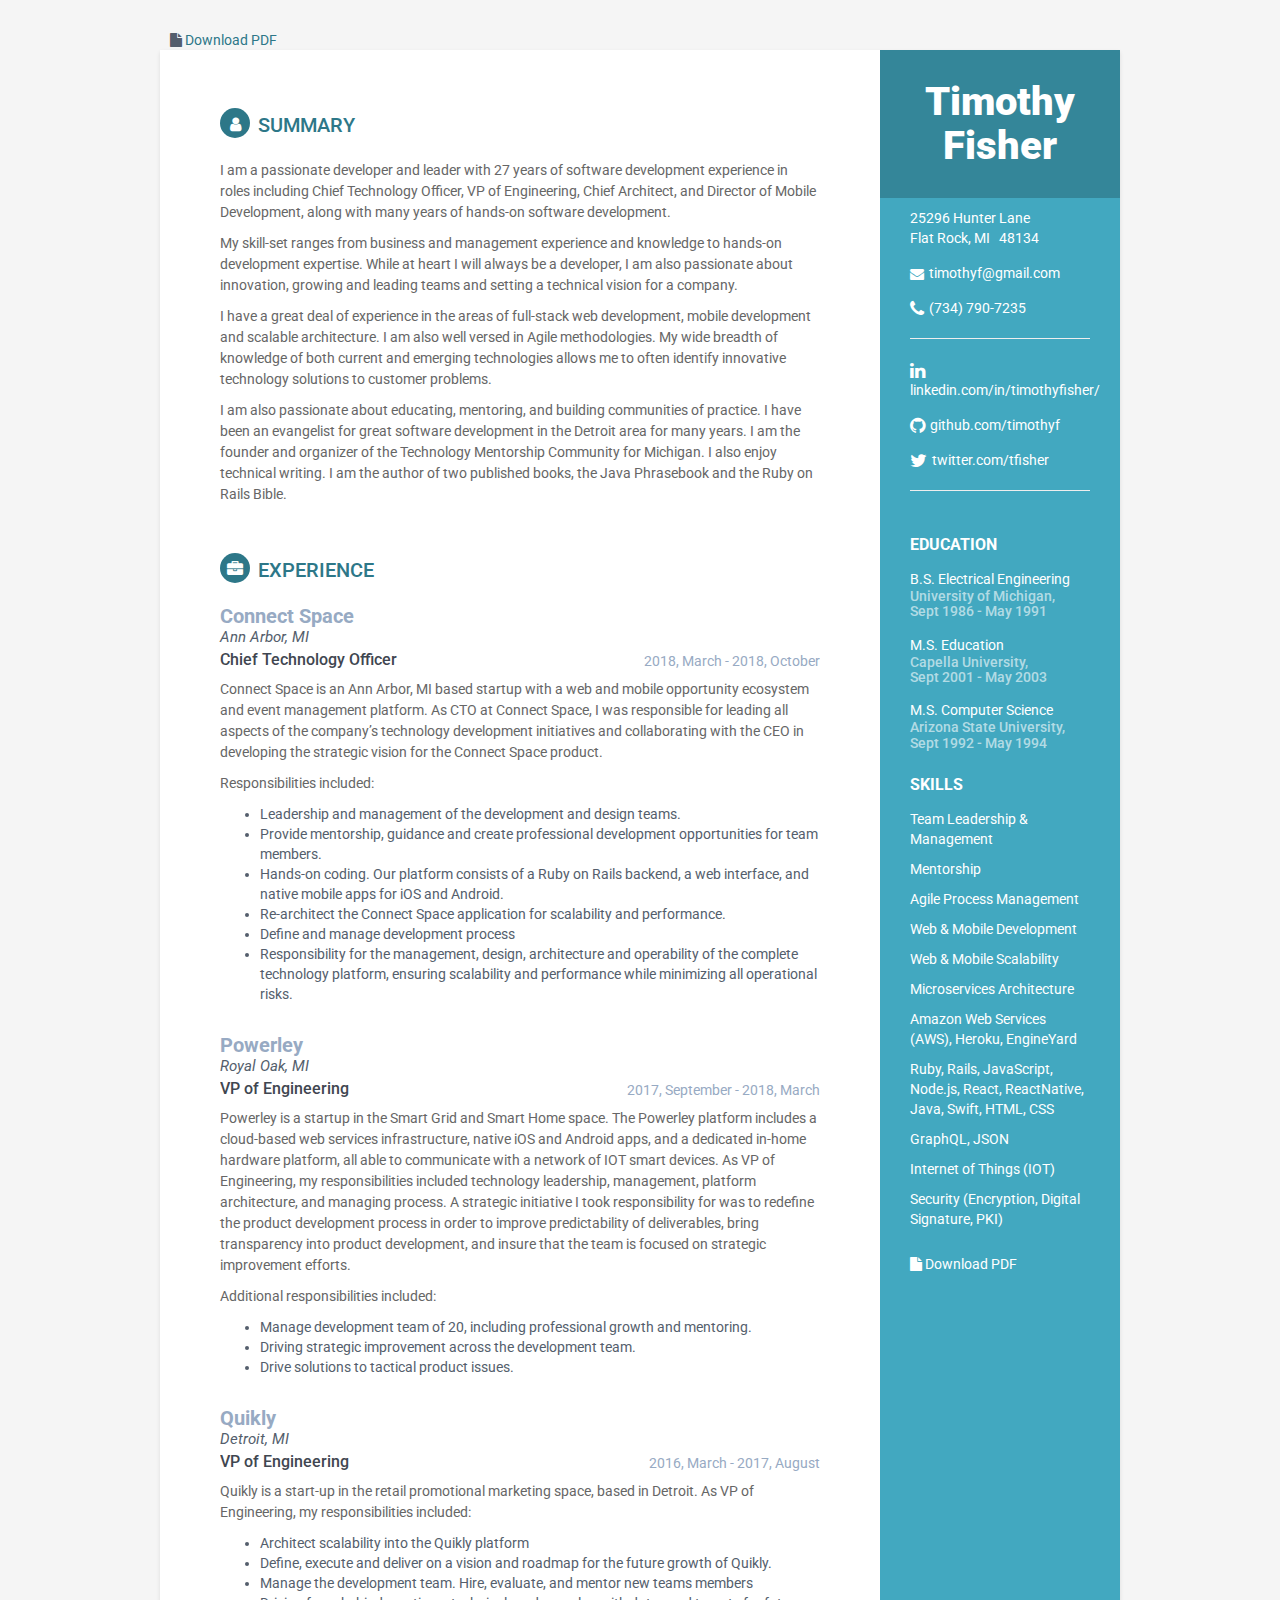
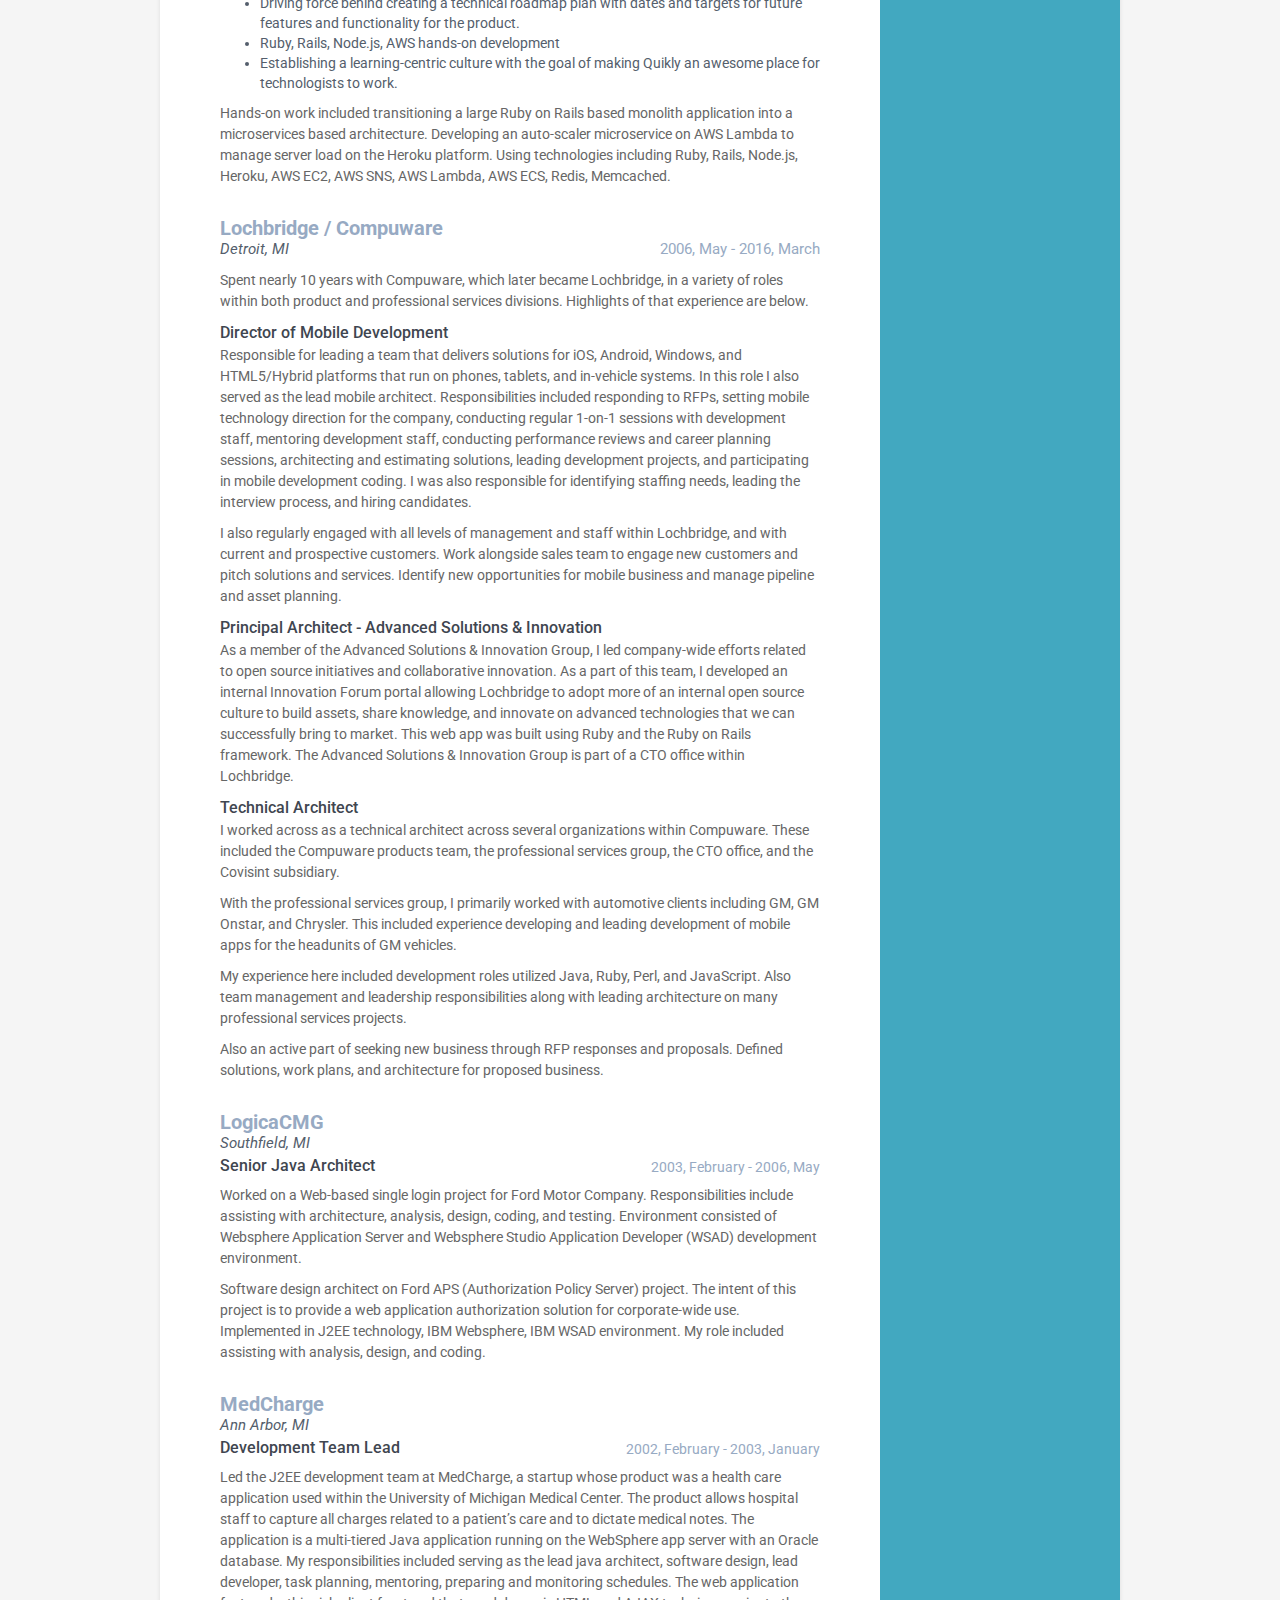
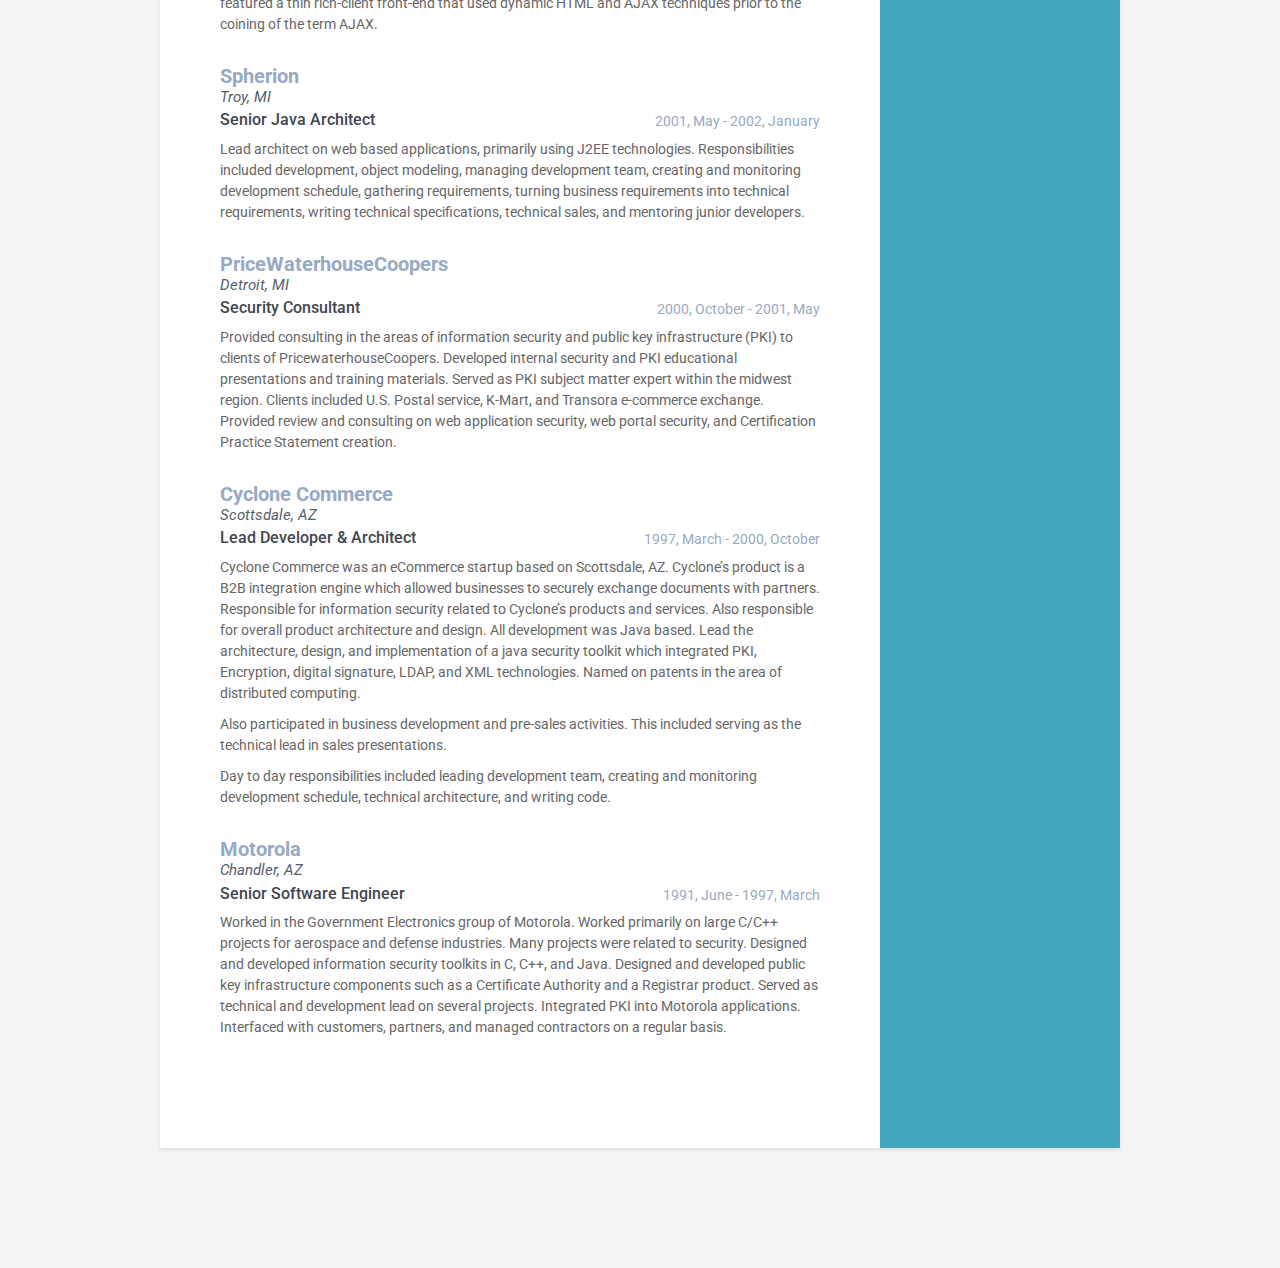
==== commit 1e127a4c: "Automated commit at 2018-10-29 17:56:03 UTC by middleman-deploy 0.2.4" ====
--- a/index.html
+++ b/index.html
@@ -47,7 +47,7 @@
           48134
         </li>
         <li class="email"><i class="fa fa-envelope"></i><a href="mailto:timothyf@gmail.com">timothyf@gmail.com</a></li>
-            <li class="phone"><i class="fa fa-phone"></i><a href="tel:(734) - 790-7235">(734) - 790-7235</a></li>
+            <li class="phone"><i class="fa fa-phone"></i><a href="tel:(734) 790-7235">(734) 790-7235</a></li>
         <hr/>
                 <li class="linkedin"><i class="fa fa-linkedin"></i><a href="https://linkedin.com/in/timothyfisher/" target="_blank">linkedin.com/in/timothyfisher/</a></li>
                 <li class="github"><i class="fa fa-github"></i><a href="https://github.com/timothyf" target="_blank">github.com/timothyf</a></li>
@@ -62,24 +62,24 @@
             <div class="degree-name">B.S. Electrical Engineering &nbsp; </div>
               <h5 class="meta fn org">University of Michigan,
             <div class="time">
-                <abbr class="dtstart" title="Sept 1986">Sept 1986</abbr>
-                    - <abbr class="dtend" title="May 1991">May 1991</abbr>
+                <span class="dtstart" title="Sept 1986">Sept 1986</span>
+                    - <span class="dtend" title="May 1991">May 1991</span>
             </div>
         </div>
         <div class="item">
             <div class="degree-name">M.S. Education &nbsp; </div>
               <h5 class="meta fn org">Capella University,
             <div class="time">
-                <abbr class="dtstart" title="Sept 2001">Sept 2001</abbr>
-                    - <abbr class="dtend" title="May 2003">May 2003</abbr>
+                <span class="dtstart" title="Sept 2001">Sept 2001</span>
+                    - <span class="dtend" title="May 2003">May 2003</span>
             </div>
         </div>
         <div class="item">
             <div class="degree-name">M.S. Computer Science &nbsp; </div>
               <h5 class="meta fn org">Arizona State University,
             <div class="time">
-                <abbr class="dtstart" title="Sept 1992">Sept 1992</abbr>
-                    - <abbr class="dtend" title="May 1994">May 1994</abbr>
+                <span class="dtstart" title="Sept 1992">Sept 1992</span>
+                    - <span class="dtend" title="May 1994">May 1994</span>
             </div>
         </div>
 </div>
@@ -120,7 +120,7 @@
     <h2 class="section-title"><i class="fa fa-user"></i>Summary</h2>
     <div class="summary">
         <p>
-<p>I am a passionate technologist and leader with 27 years of software development experience in roles including Chief Technology Officer, VP of Engineering, Chief Architect, and Director of Mobile Development, along with many years of hands-on software development.</p>
+<p>I am a passionate developer and leader with 27 years of software development experience in roles including Chief Technology Officer, VP of Engineering, Chief Architect, and Director of Mobile Development, along with many years of hands-on software development.</p>
 
 <p>My skill-set ranges from business and management experience and knowledge to hands-on development expertise. While at heart I will always be a developer, I am also passionate about innovation, growing and leading teams and setting a technical vision for a company.</p>
 
@@ -187,11 +187,10 @@
             <p>
 <p>Powerley is a startup in the Smart Grid and Smart Home space. The Powerley platform includes a cloud-based web services infrastructure, native iOS and Android apps, and a dedicated in-home hardware platform, all able to communicate with a network of IOT smart devices. As VP of Engineering, my responsibilities included technology leadership, management, platform architecture, and managing process. A strategic initiative I took responsibility for was to redefine the product development process in order to improve predictability of deliverables, bring transparency into product development, and insure that the team is focused on strategic improvement efforts.</p>
 
-<p>Responsibilities also include:</p>
+<p>Additional responsibilities included:</p>
 <ul>
-    <li>Lead development team of 20, including professional growth and mentoring.</li>
+    <li>Manage development team of 20, including professional growth and mentoring.</li>
     <li>Driving strategic improvement across the development team.</li>
-    <li>Managing development interaction with other departments</li>
     <li>Drive solutions to tactical product issues.</li>
   </ul></p>
         </div>
@@ -304,7 +303,7 @@
         </div>
         <div class="details">
             <p>
-<p>Leader of the J2EE development team at MedCharge, a startup whose product was a health care application used within the University of Michigan Medical Center. The product allows hospital staff to capture all charges related to a patient’s care and to dictate medical notes. The application is a multi-tiered Java application running on the WebSphere app server with an Oracle database. My responsibilities included serving as the lead java architect, software design, lead developer, task planning, mentoring,preparing and monitoring schedules. The web application featured a thin rich-client front-end that used dynamic HTML and AJAX techniques prior to the coining of the term AJAX.</p>
+<p>Led the J2EE development team at MedCharge, a startup whose product was a health care application used within the University of Michigan Medical Center. The product allows hospital staff to capture all charges related to a patient’s care and to dictate medical notes. The application is a multi-tiered Java application running on the WebSphere app server with an Oracle database. My responsibilities included serving as the lead java architect, software design, lead developer, task planning, mentoring, preparing and monitoring schedules. The web application featured a thin rich-client front-end that used dynamic HTML and AJAX techniques prior to the coining of the term AJAX.</p>
 </p>
         </div>
     </div>
@@ -326,9 +325,7 @@
         </div>
         <div class="details">
             <p>
-<p>Lead architect on web based applications, primarily using J2EE technologies. Responsibilities include architecture and design including object modeling, managing development team, creating and monitoring development schedule, gathering requirements, turning business requirements into technical requirements, writing technical specifications, development, and mentoring junior developers.</p>
-
-<p>Developed white papers on Java technology and object oriented design and methodologies for internal distribution. Served as technical lead in sales presentations to clients.</p>
+<p>Lead architect on web based applications, primarily using J2EE technologies. Responsibilities included development, object modeling, managing development team, creating and monitoring development schedule, gathering requirements, turning business requirements into technical requirements, writing technical specifications, technical sales, and mentoring junior developers.</p>
 </p>
         </div>
     </div>
@@ -372,7 +369,7 @@
         </div>
         <div class="details">
             <p>
-<p>Responsible for information security related to Cyclone’s software products and services. One of three responsible for overall product architecture and design. Cyclone’s product is a B2B integration engine which allowed businesses to securely exchange documents with partners. All development was Java based. Lead the architecture, design, and implementation of a java security toolkit which integrated PKI, Encryption, digital signature, LDAP, and XML technologies. Named on patents in the area of distributed computing.</p>
+<p>Cyclone Commerce was an eCommerce startup based on Scottsdale, AZ. Cyclone’s product is a B2B integration engine which allowed businesses to securely exchange documents with partners. Responsible for information security related to Cyclone’s products and services. Also responsible for overall product architecture and design. All development was Java based. Lead the architecture, design, and implementation of a java security toolkit which integrated PKI, Encryption, digital signature, LDAP, and XML technologies. Named on patents in the area of distributed computing.</p>
 
 <p>Also participated in business development and pre-sales activities. This included serving as the technical lead in sales presentations.</p>
 
@@ -398,7 +395,7 @@
         </div>
         <div class="details">
             <p>
-<p>Worked in the Government Electronics group of Motorola. Worked primarily on large C/C++ projects for government contracts. Many relating to security. Designed and developed information security toolkits in C, C++, and Java. Designed and developed public key infrastructure components such as a Certificate Authority and a Registrar product. Served as technical and development lead on several projects. Integrated PKI into Motorola applications. Interfaced with customers, partners, and managed contractors on a regular basis.</p>
+<p>Worked in the Government Electronics group of Motorola. Worked primarily on large C/C++ projects for aerospace and defense industries. Many projects were related to security. Designed and developed information security toolkits in C, C++, and Java. Designed and developed public key infrastructure components such as a Certificate Authority and a Registrar product. Served as technical and development lead on several projects. Integrated PKI into Motorola applications. Interfaced with customers, partners, and managed contractors on a regular basis.</p>
 </p>
         </div>
     </div>
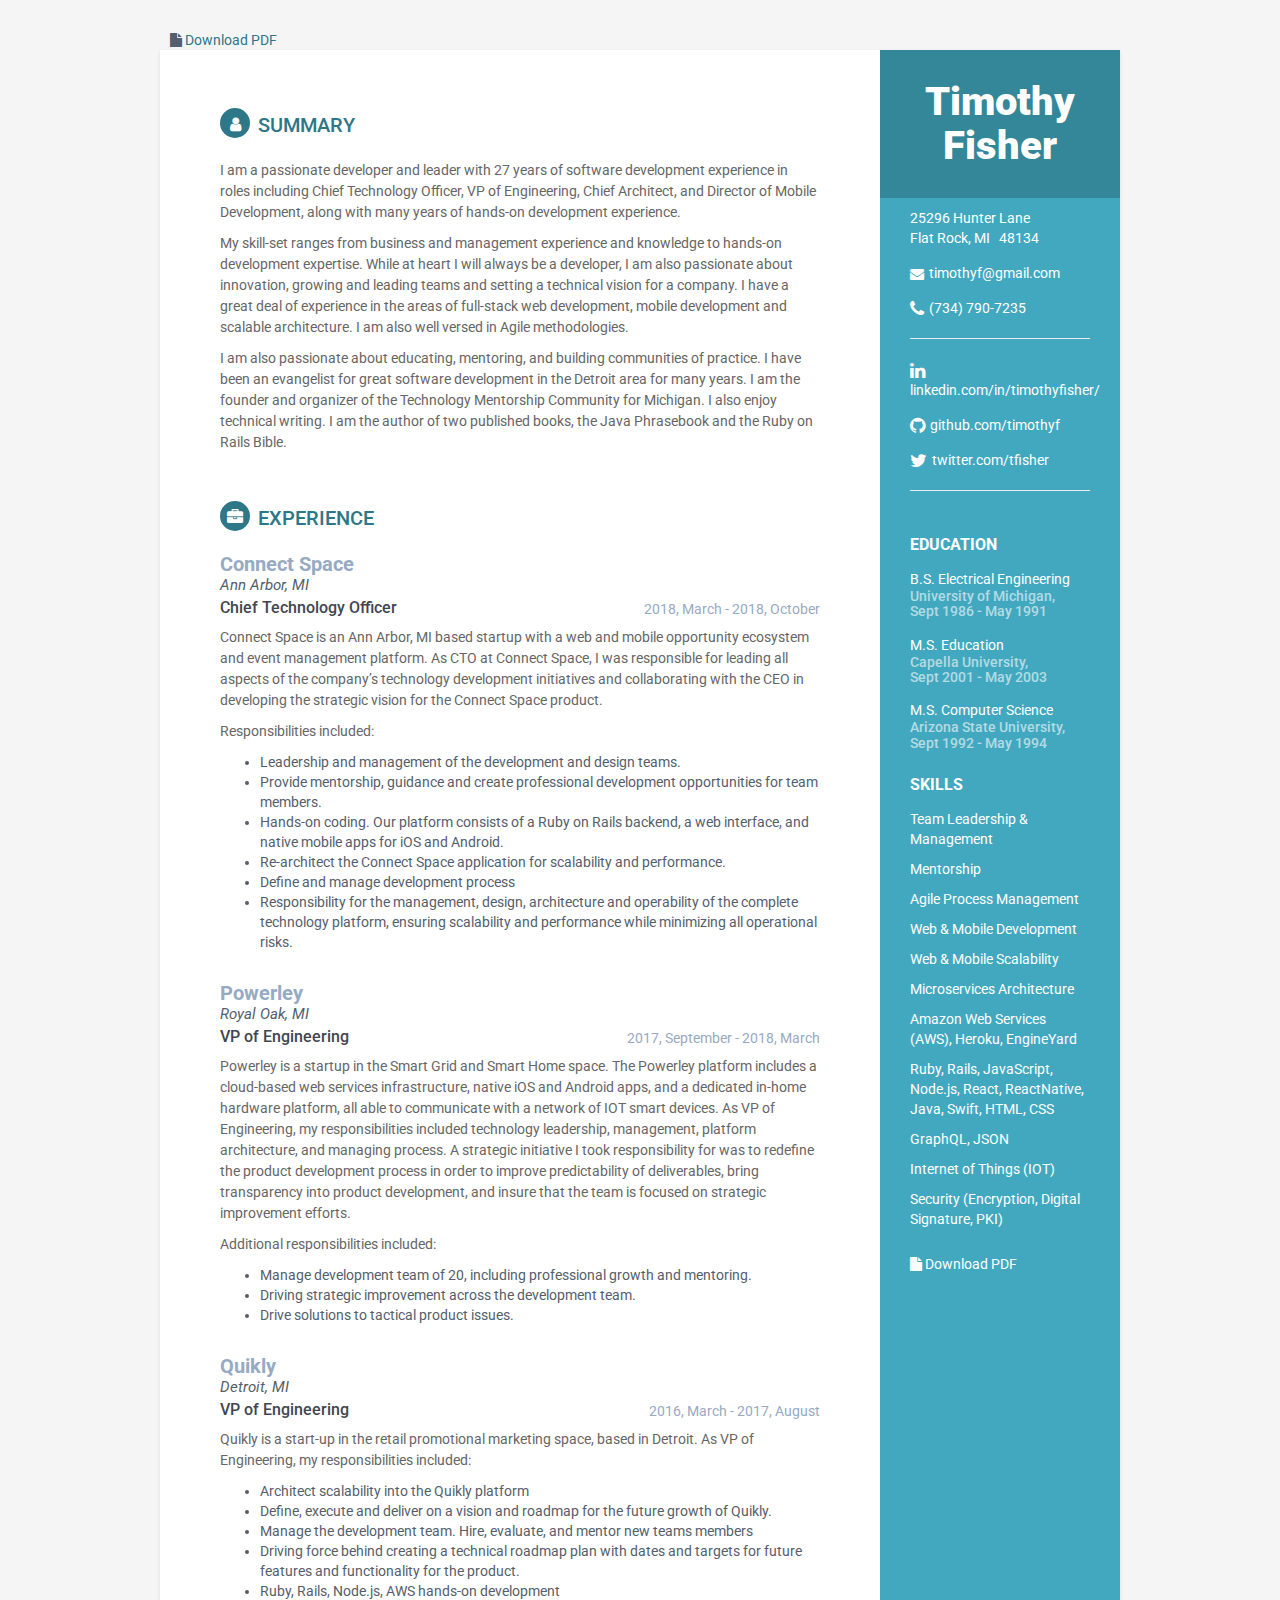
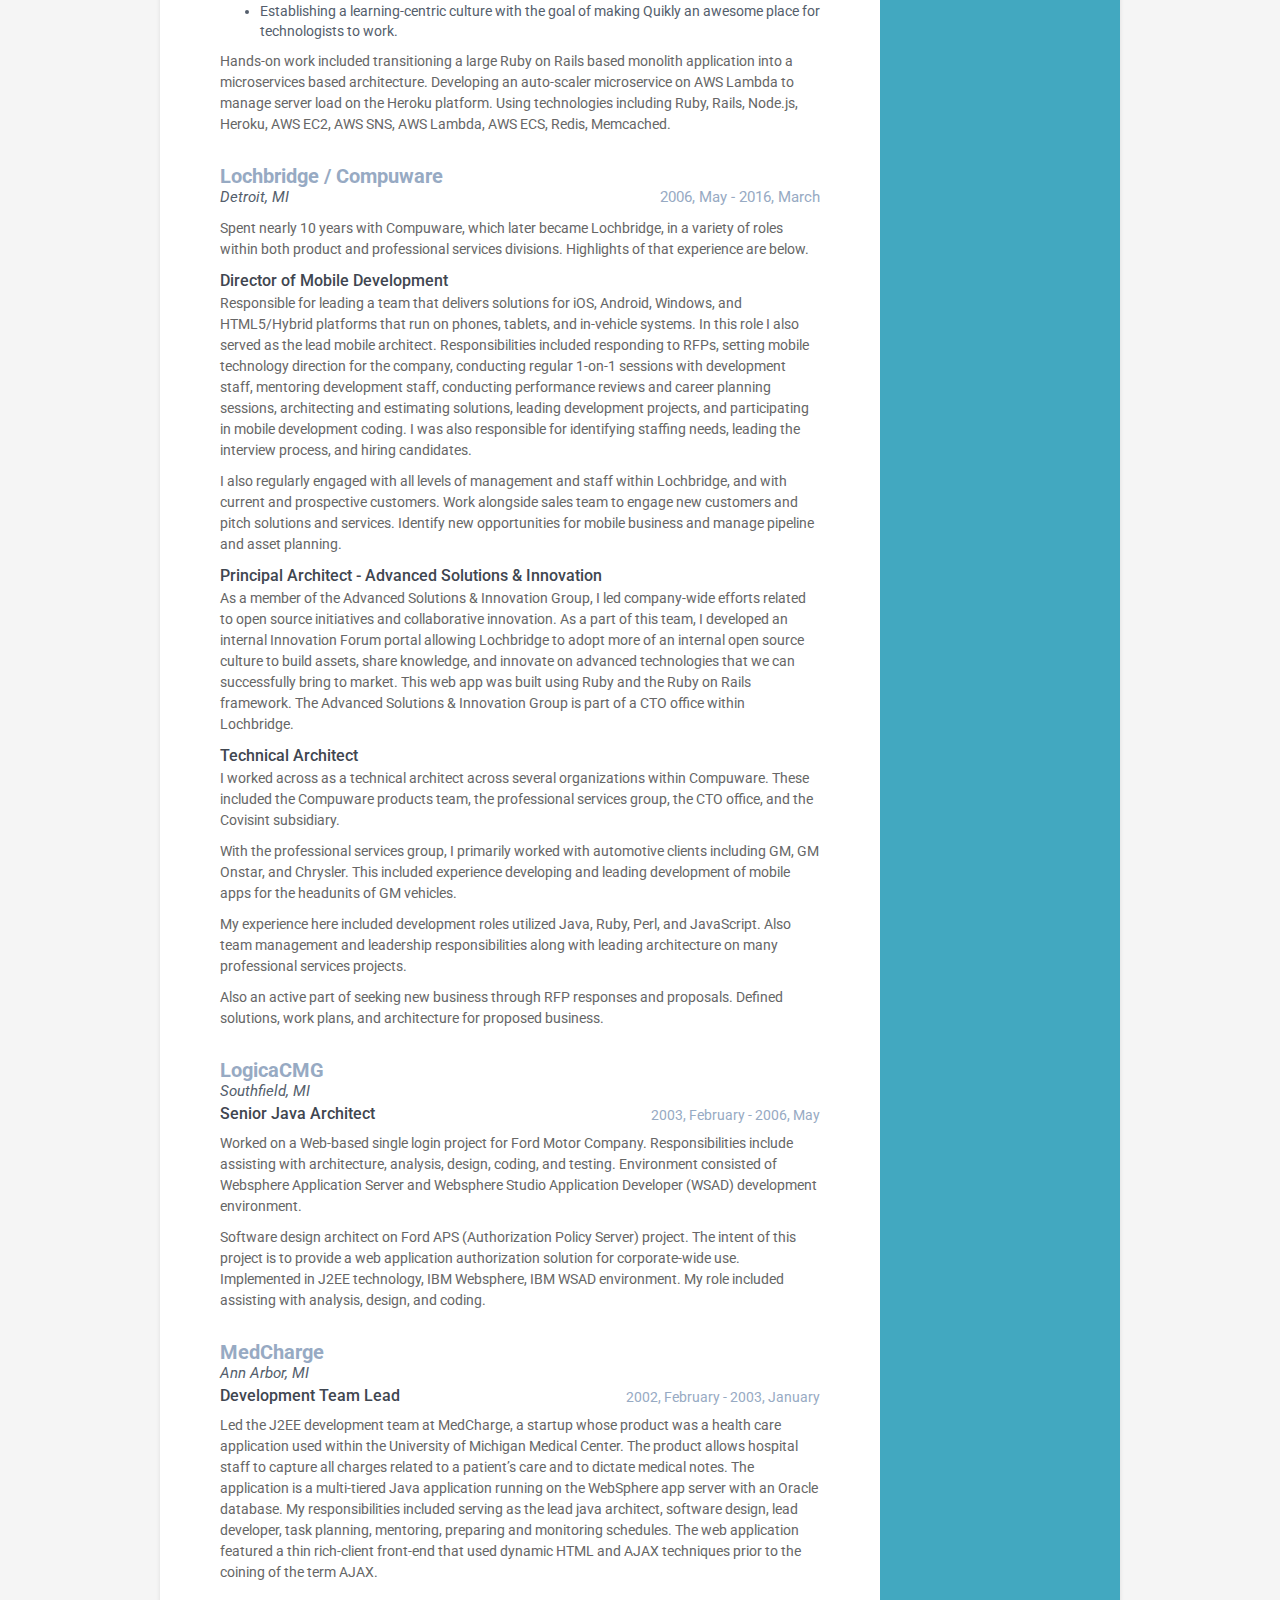
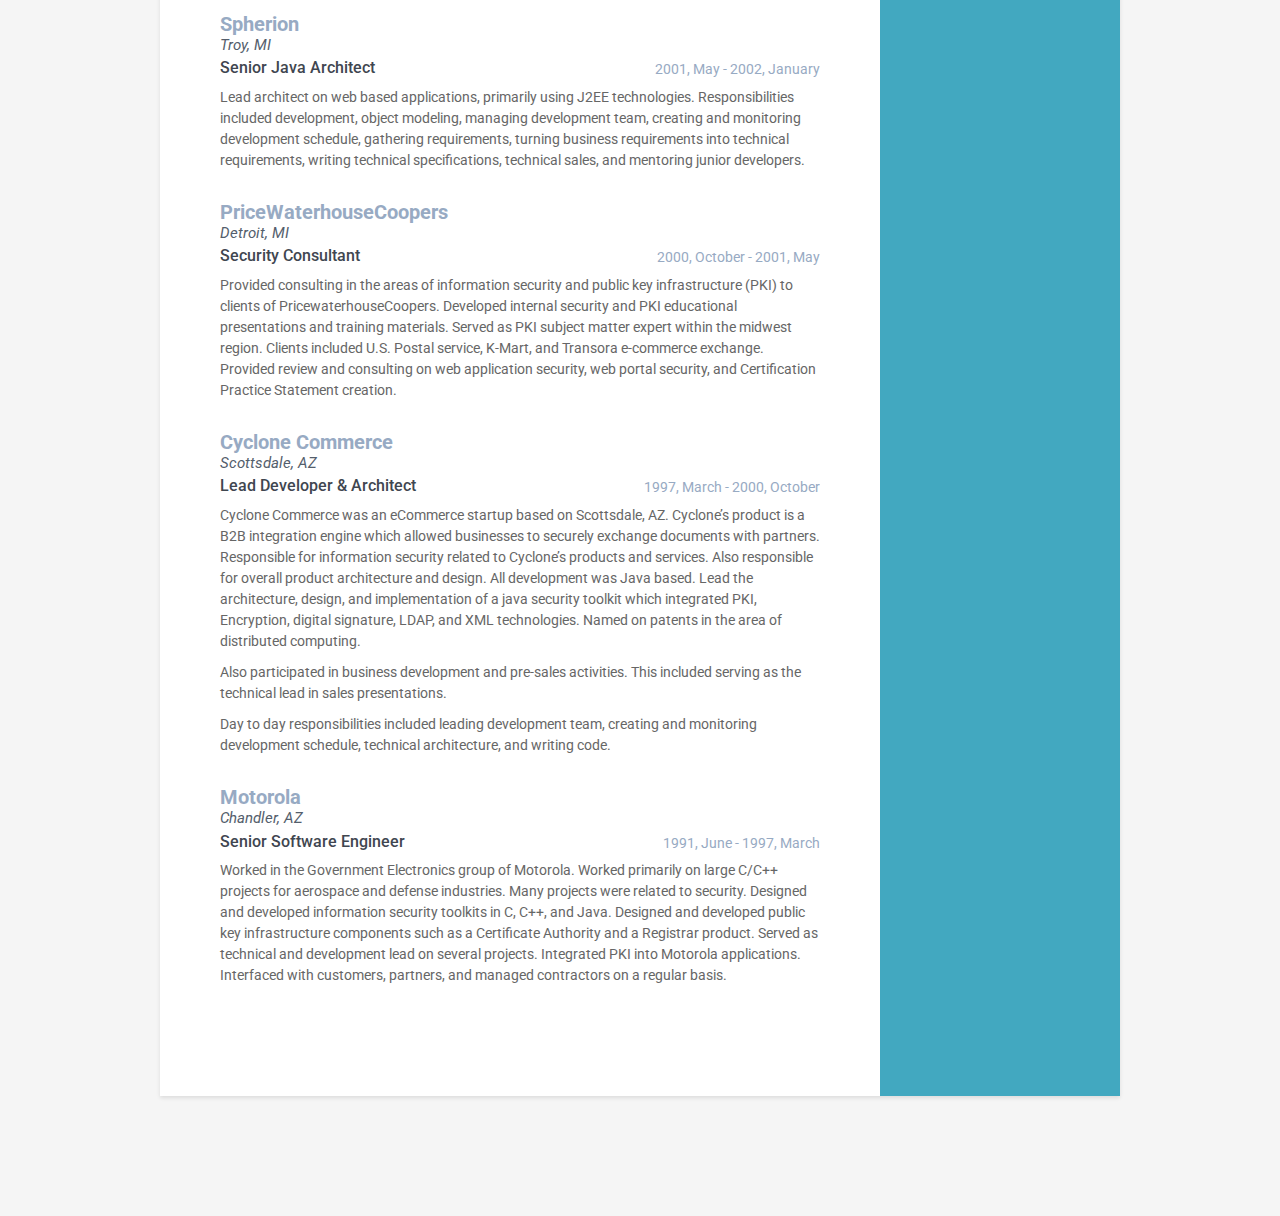
==== commit be4de7cf: "Automated commit at 2018-11-01 19:08:05 UTC by middleman-deploy 0.2.4" ====
--- a/index.html
+++ b/index.html
@@ -120,11 +120,9 @@
     <h2 class="section-title"><i class="fa fa-user"></i>Summary</h2>
     <div class="summary">
         <p>
-<p>I am a passionate developer and leader with 27 years of software development experience in roles including Chief Technology Officer, VP of Engineering, Chief Architect, and Director of Mobile Development, along with many years of hands-on software development.</p>
-
-<p>My skill-set ranges from business and management experience and knowledge to hands-on development expertise. While at heart I will always be a developer, I am also passionate about innovation, growing and leading teams and setting a technical vision for a company.</p>
-
-<p>I have a great deal of experience in the areas of full-stack web development, mobile development and scalable architecture. I am also well versed in Agile methodologies. My wide breadth of knowledge of both current and emerging technologies allows me to often identify innovative technology solutions to customer problems.</p>
+<p>I am a passionate developer and leader with 27 years of software development experience in roles including Chief Technology Officer, VP of Engineering, Chief Architect, and Director of Mobile Development, along with many years of hands-on development experience.</p>
+
+<p>My skill-set ranges from business and management experience and knowledge to hands-on development expertise. While at heart I will always be a developer, I am also passionate about innovation, growing and leading teams and setting a technical vision for a company. I have a great deal of experience in the areas of full-stack web development, mobile development and scalable architecture. I am also well versed in Agile methodologies.</p>
 
 <p>I am also passionate about educating, mentoring, and building communities of practice. I have been an evangelist for great software development in the Detroit area for many years. I am the founder and organizer of the Technology Mentorship Community for Michigan. I also enjoy technical writing. I am the author of two published books, the Java Phrasebook and the Ruby on Rails Bible.</p>
 </p>
